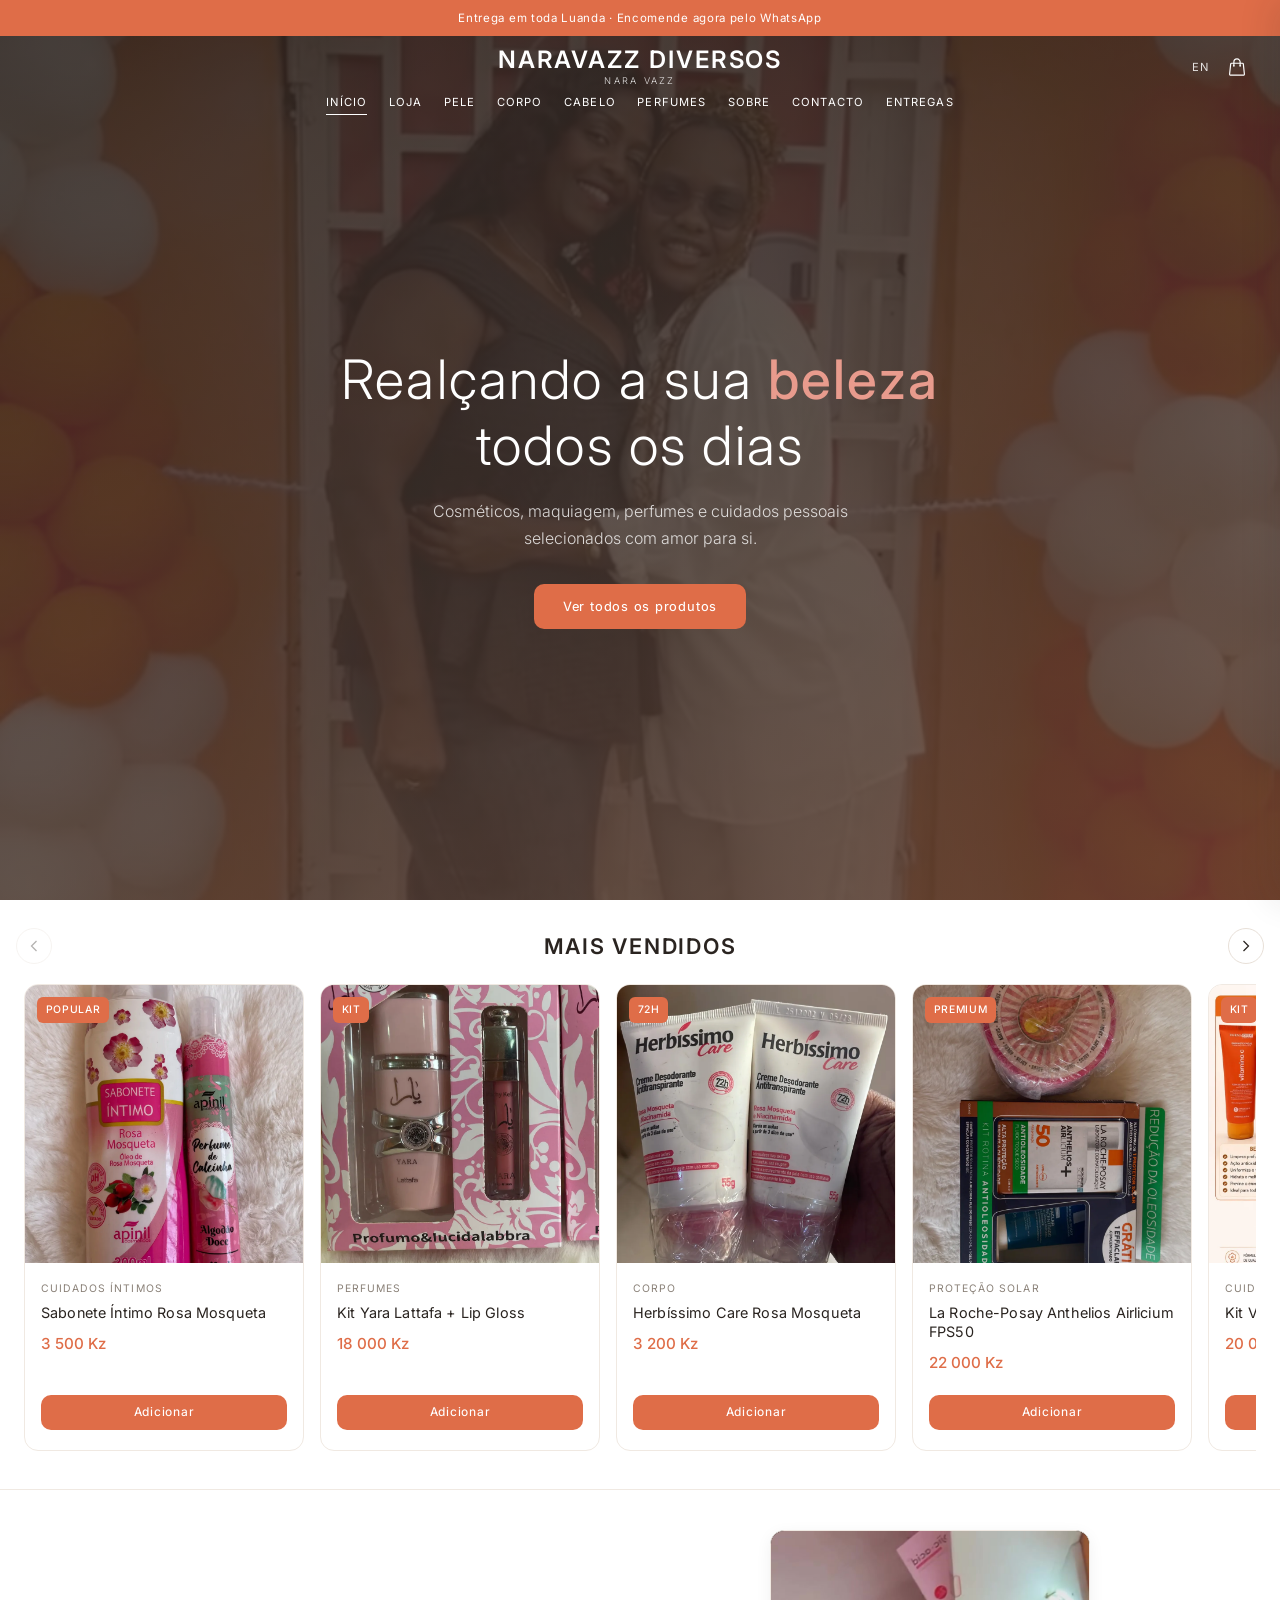
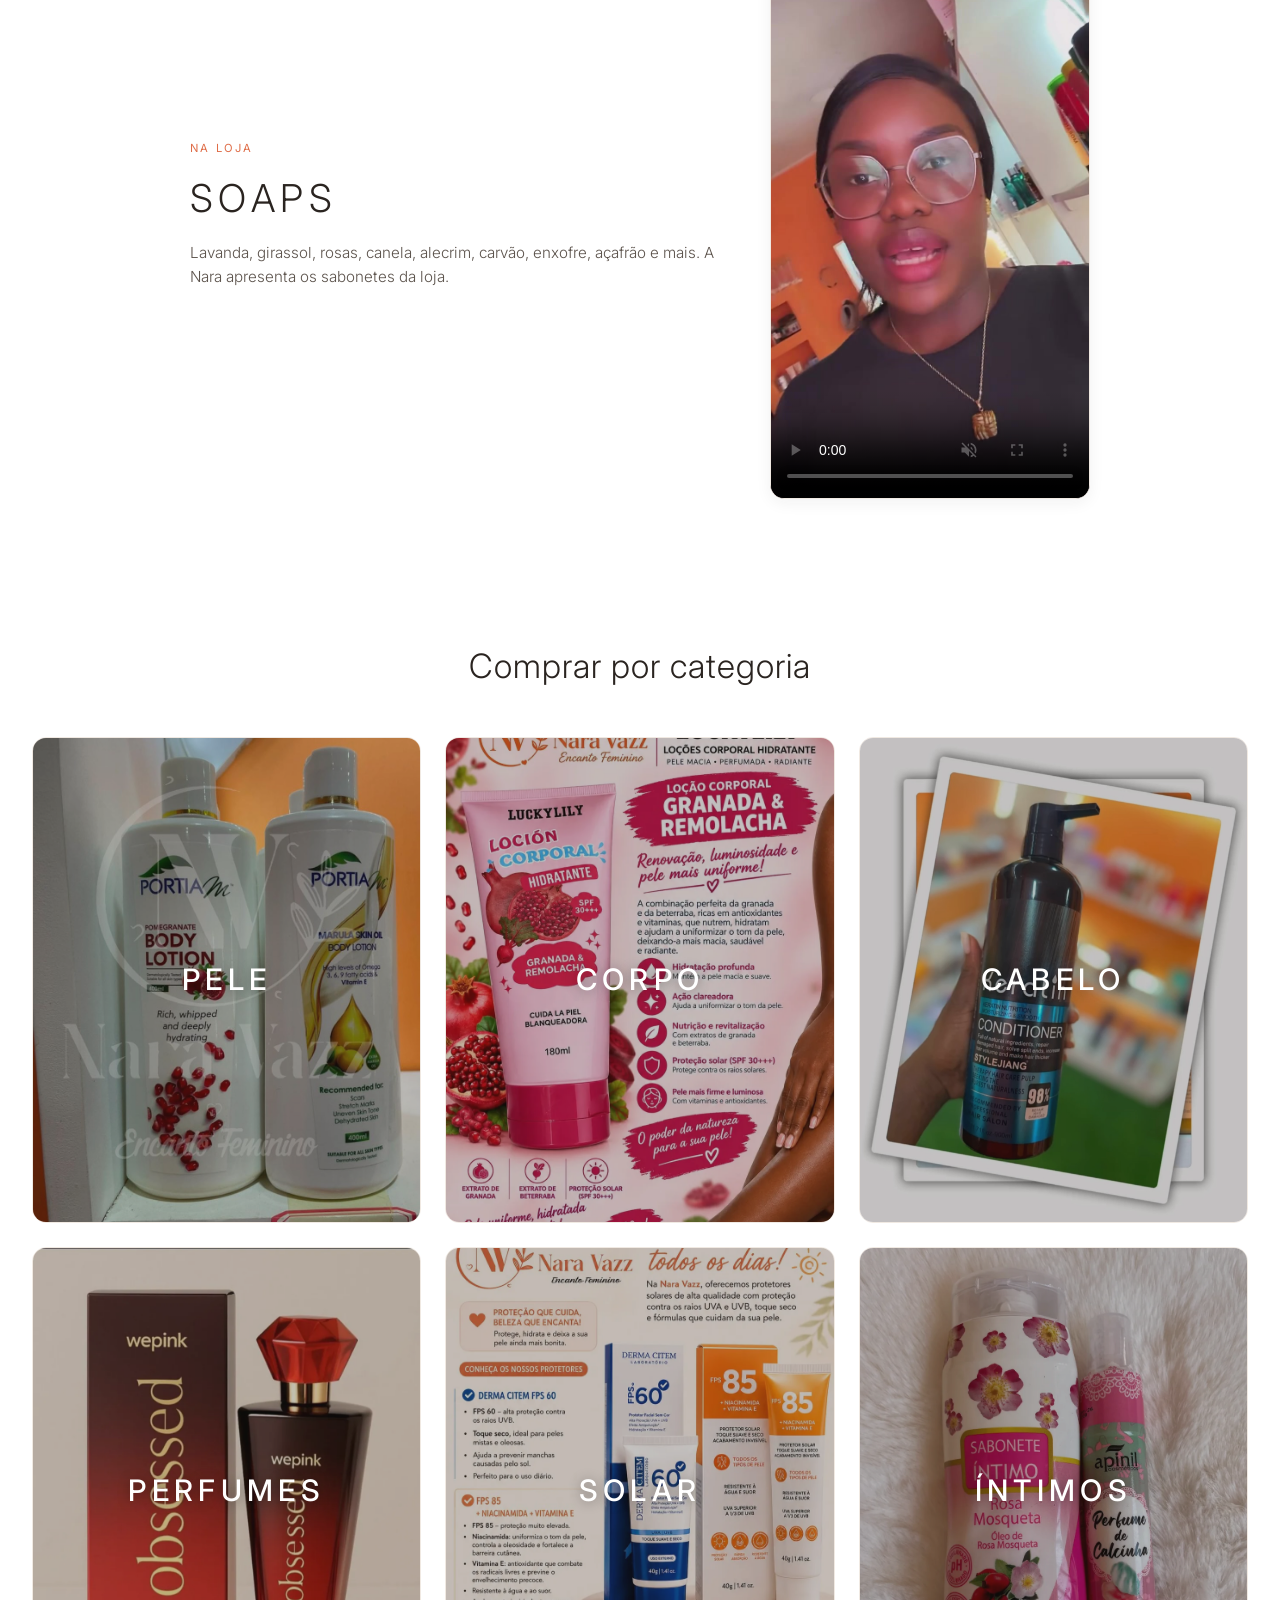
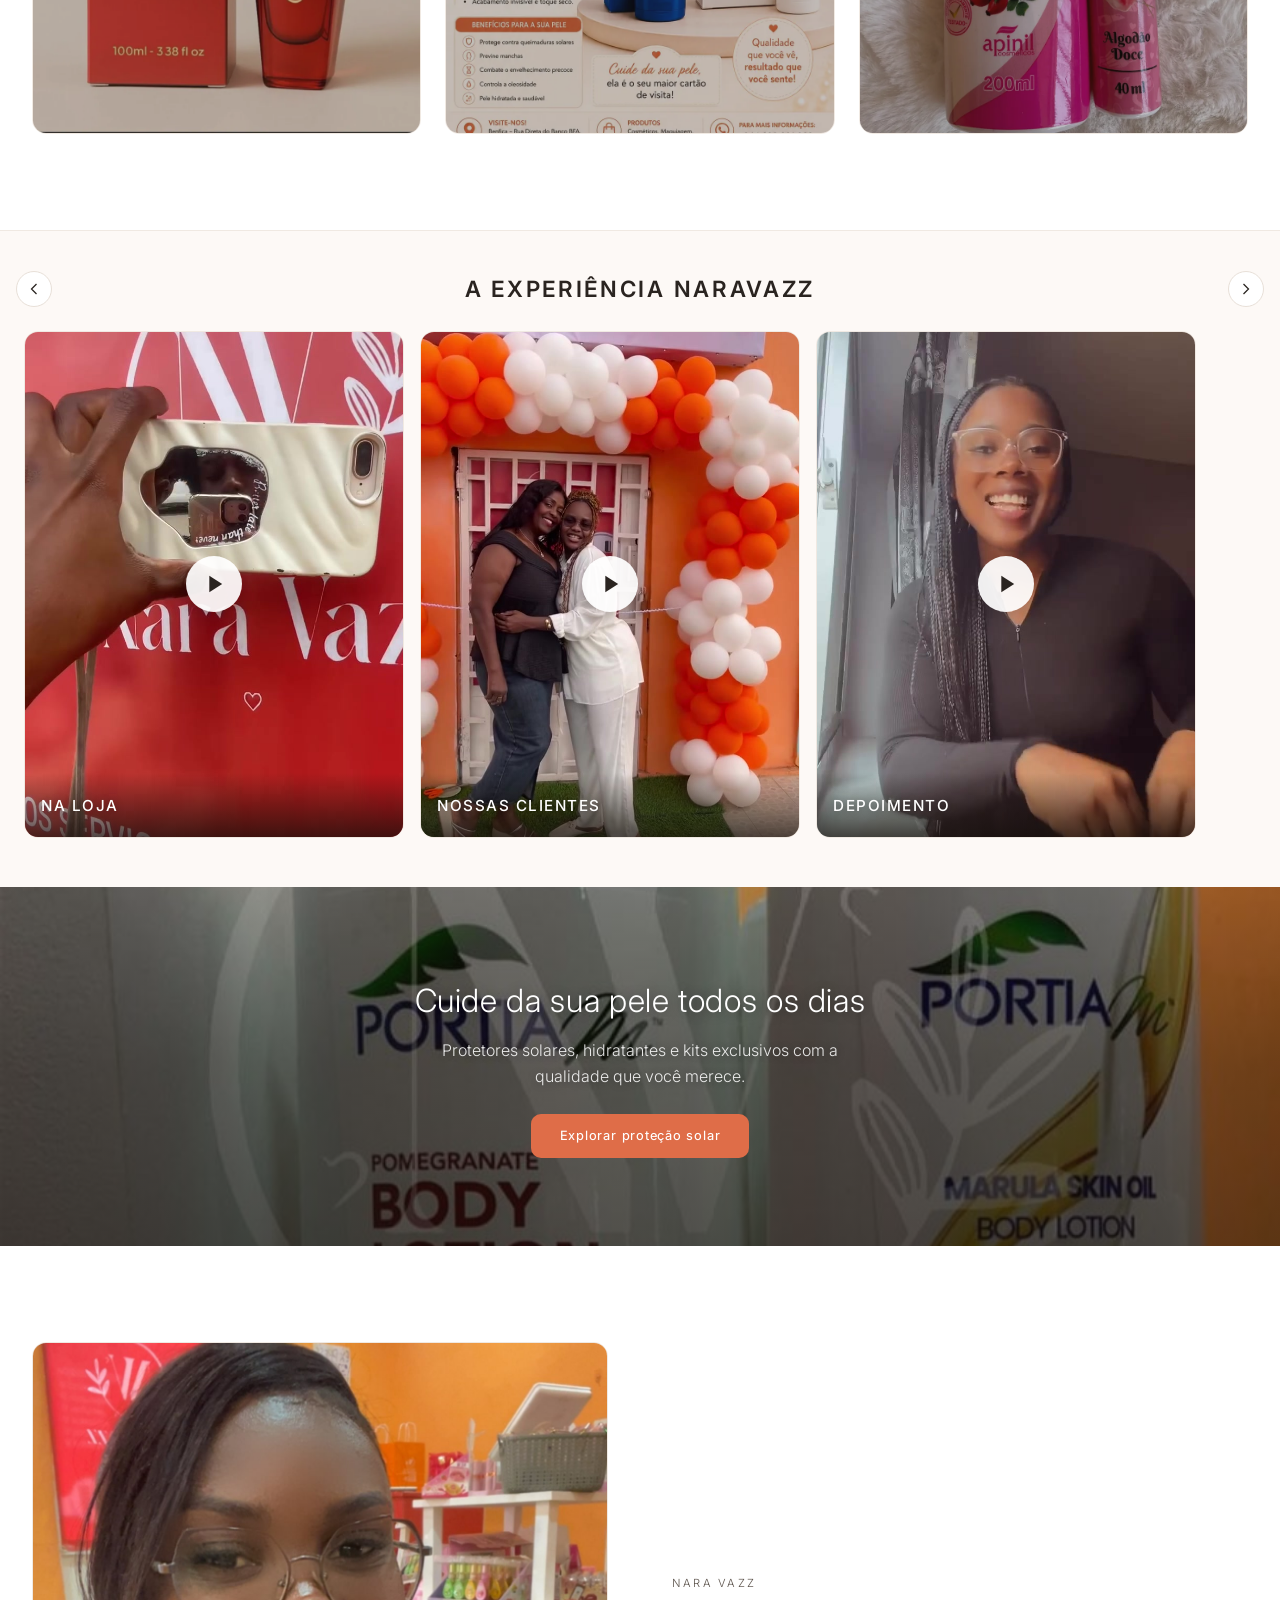
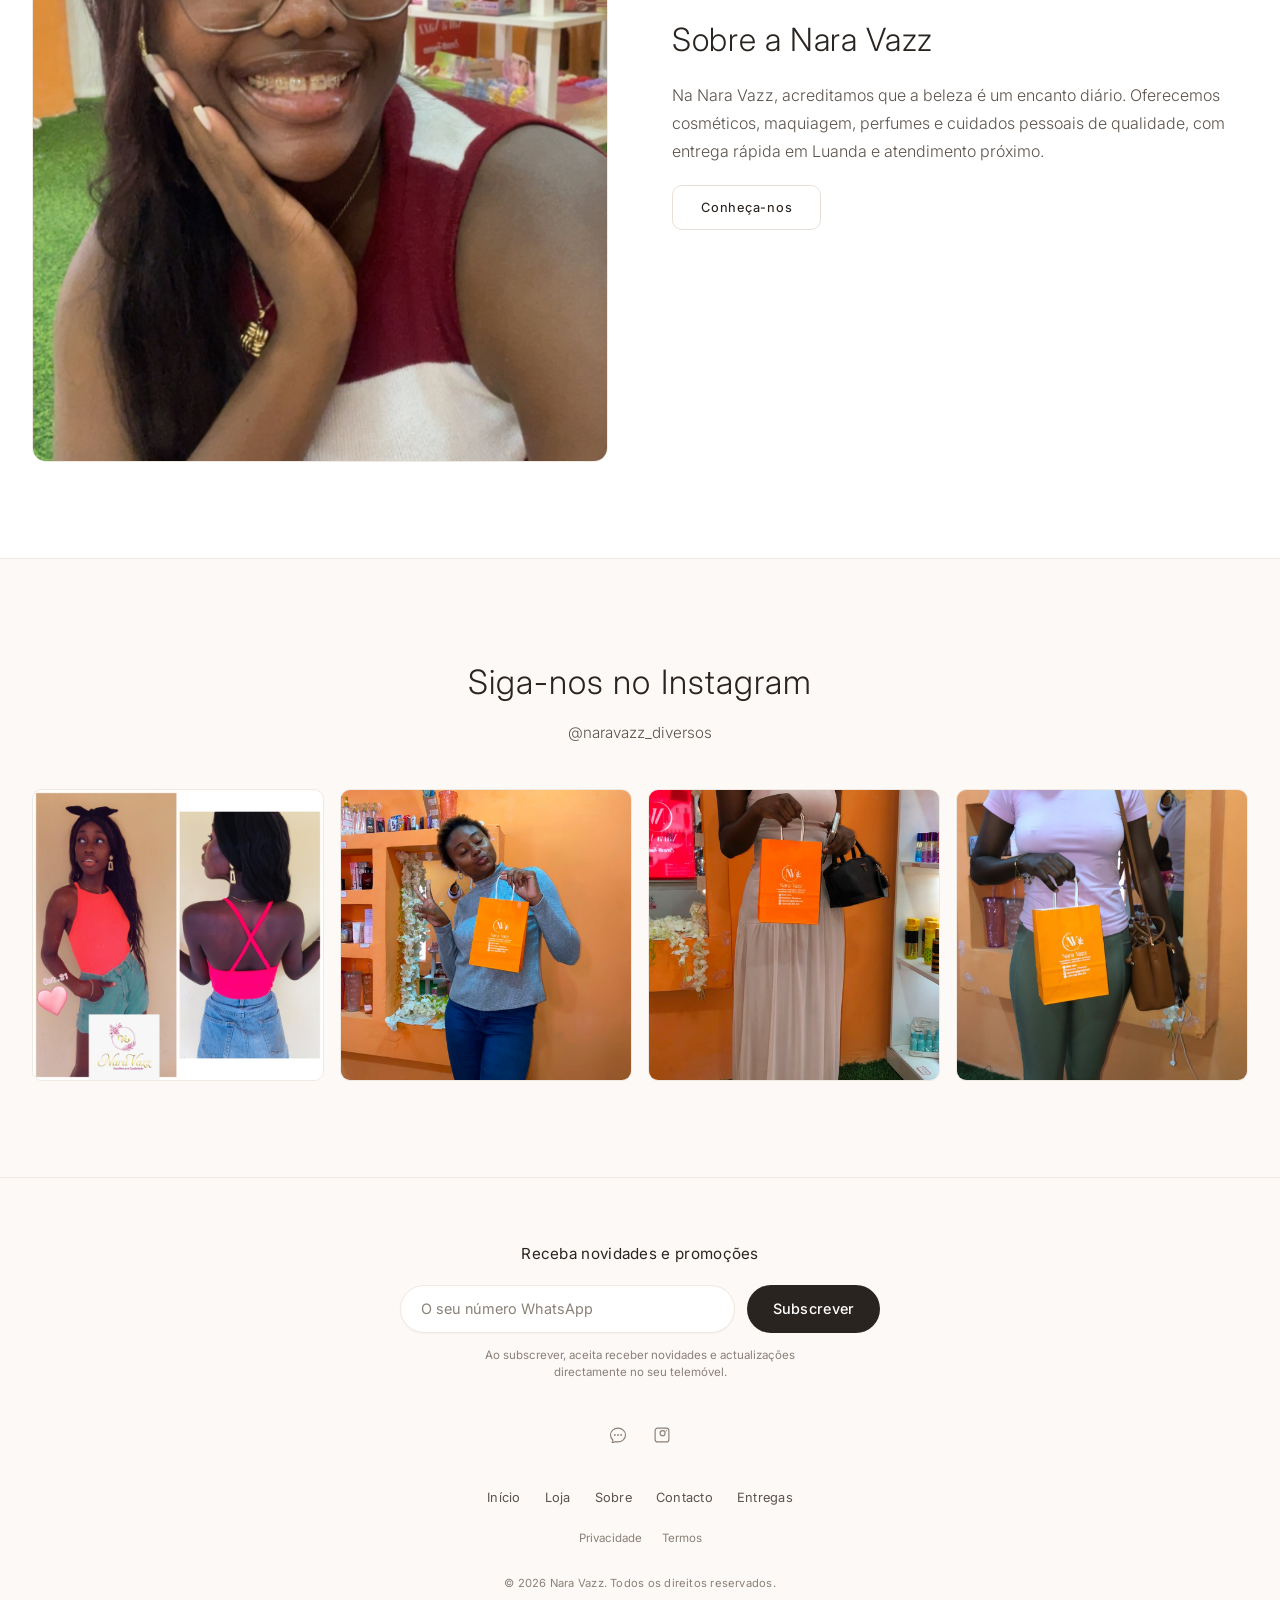
==== Naravassdiversos/index.html @ 80a7fad1 "Add files via upload" ====
<!DOCTYPE html>
<html lang="pt">
<head>
  <meta charset="UTF-8">
  <meta name="viewport" content="width=device-width, initial-scale=1.0">
  <meta name="description" content="Nara Vazz - Cosméticos, maquiagem, perfumes e cuidados pessoais em Luanda. Encanto Feminino.">
  <title>Nara Vazz · Encanto Feminino</title>
  <link rel="preconnect" href="https://fonts.googleapis.com">
  <link rel="preconnect" href="https://fonts.gstatic.com" crossorigin>
  <link href="https://fonts.googleapis.com/css2?family=Inter:wght@300;400;500;600&display=swap" rel="stylesheet">
  <link rel="stylesheet" href="css/styles.css">
  <link rel="icon" href="images/favicon.png" type="image/png">
  <link rel="apple-touch-icon" href="images/favicon-180.png">
</head>
<body>
  <!-- Announcement Bar -->
  <div class="announce-bar" onclick="window.open('https://wa.me/244938890975','_blank')">
    <span data-i18n="announce">Entrega em toda Luanda · Encomende agora pelo WhatsApp</span>
  </div>

  <!-- Header -->
  <header class="site-header">
    <div class="header-inner">
      <button class="hamburger" aria-label="Menu">
        <span></span><span></span><span></span>
      </button>
      <a href="index.html" class="brand">
        <span class="brand-name">Naravazz Diversos</span>
        <span class="brand-tag">Nara Vazz</span>
      </a>
      <div class="header-actions">
        <button class="lang-toggle" type="button">EN</button>
        <button type="button" class="header-icon cart-toggle" aria-label="Carrinho">
          <svg xmlns="http://www.w3.org/2000/svg" fill="none" viewBox="0 0 24 24" stroke="currentColor"><path stroke-linecap="round" stroke-linejoin="round" d="M15.75 10.5V6a3.75 3.75 0 10-7.5 0v4.5m11.356-1.993l1.263 12c.07.665-.45 1.243-1.119 1.243H4.25a1.125 1.125 0 01-1.12-1.243l1.264-12A1.125 1.125 0 015.513 7.5h12.974c.576 0 1.059.435 1.119 1.007zM8.625 10.5a.375.375 0 11-.75 0 .375.375 0 01.75 0zm7.5 0a.375.375 0 11-.75 0 .375.375 0 01.75 0z"/></svg>
          <span class="cart-count" style="display:none">0</span>
        </button>
      </div>
      <nav class="desktop-nav">
        <a href="index.html" class="nav-link active" data-i18n="navHome">Início</a>
        <a href="shop.html" class="nav-link" data-i18n="navShop">Loja</a>
        <a href="shop.html?cat=pele" class="nav-link" data-i18n="navSkincare">Pele</a>
        <a href="shop.html?cat=corpo" class="nav-link" data-i18n="navBody">Corpo</a>
        <a href="shop.html?cat=cabelo" class="nav-link" data-i18n="navHair">Cabelo</a>
        <a href="shop.html?cat=perfume" class="nav-link" data-i18n="navPerfume">Perfumes</a>
        <a href="about.html" class="nav-link" data-i18n="navAbout">Sobre</a>
        <a href="contact.html" class="nav-link" data-i18n="navContact">Contacto</a>
        <a href="delivery.html" class="nav-link" data-i18n="footerDelivery">Entregas</a>
      </nav>
    </div>
  </header>

  <!-- Mobile Drawer -->
  <div class="drawer-overlay"></div>
  <aside class="mobile-drawer">
    <button class="drawer-close" aria-label="Fechar">
      <svg width="20" height="20" viewBox="0 0 24 24" fill="none" stroke="currentColor" stroke-width="1.5"><path d="M18 6L6 18M6 6l12 12"/></svg>
    </button>
    <div class="drawer-brand">
      <span class="brand-name">Naravazz Diversos</span>
      <span class="brand-tag">Nara Vazz</span>
    </div>
    <nav class="drawer-nav">
      <a href="index.html" data-i18n="navHome">Início</a>
      <a href="shop.html" data-i18n="navShop">Loja</a>
      <a href="shop.html?cat=pele" data-i18n="navSkincare">Pele</a>
      <a href="shop.html?cat=corpo" data-i18n="navBody">Corpo</a>
      <a href="shop.html?cat=cabelo" data-i18n="navHair">Cabelo</a>
      <a href="shop.html?cat=perfume" data-i18n="navPerfume">Perfumes</a>
      <a href="about.html" data-i18n="navAbout">Sobre</a>
      <a href="contact.html" data-i18n="navContact">Contacto</a>
      <a href="delivery.html" data-i18n="footerDelivery">Entregas</a>
      <a href="#" class="cart-toggle" data-i18n="cartTitle">Carrinho</a>
    </nav>
    <div class="drawer-footer">
      <p>+244 938 890 975</p>
      <a href="https://wa.me/244938890975" target="_blank" rel="noopener">WhatsApp</a>
    </div>
  </aside>

  <!-- Cart Side Panel -->
  <div class="cart-panel-overlay"></div>
  <aside class="cart-panel" id="cart-panel" aria-label="Carrinho">
    <div class="cart-panel-header">
      <h2 data-i18n="cartTitle">Carrinho</h2>
      <button type="button" class="cart-panel-close" aria-label="Fechar">
        <svg width="20" height="20" viewBox="0 0 24 24" fill="none" stroke="currentColor" stroke-width="1.5"><path d="M18 6L6 18M6 6l12 12"/></svg>
      </button>
    </div>
    <div class="cart-panel-body" id="cart-panel-body"></div>
    <div class="cart-panel-footer" id="cart-panel-footer" style="display:none"></div>
  </aside>

  <!-- Hero -->
  <section class="hero">
    <div class="hero-content">
      <h1 data-i18n="heroTitle">Realçando a sua <strong>beleza</strong> todos os dias</h1>
      <p data-i18n="heroDesc">Cosméticos, maquiagem, perfumes e cuidados pessoais selecionados com amor para si.</p>
      <div class="hero-cta">
        <a href="shop.html" class="btn btn-primary" data-i18n="heroCta1">Ver todos os produtos</a>
      </div>
    </div>
  </section>

  <!-- Product collections (Top G style: arrows switch collection, swipe products) -->
  <section class="section home-carousel-section" id="home-collections">
    <div class="carousel-head">
      <button type="button" class="carousel-nav" id="collection-prev" aria-label="Anterior">
        <svg width="20" height="20" viewBox="0 0 24 24" fill="none" stroke="currentColor" stroke-width="1.5"><path d="M15 18l-6-6 6-6"/></svg>
      </button>
      <h2 class="carousel-title" id="collection-title" data-i18n="bestSelling">Mais vendidos</h2>
      <button type="button" class="carousel-nav" id="collection-next" aria-label="Seguinte">
        <svg width="20" height="20" viewBox="0 0 24 24" fill="none" stroke="currentColor" stroke-width="1.5"><path d="M9 18l6-6-6-6"/></svg>
      </button>
    </div>
    <div class="collection-panels">
      <div class="carousel-track-wrap collection-panel is-active" data-collection="bestselling" data-i18n-key="bestSelling">
        <div class="carousel-track" id="carousel-bestselling"></div>
      </div>
      <div class="carousel-track-wrap collection-panel" data-collection="favoritos" data-i18n-key="favoritos" hidden>
        <div class="carousel-track" id="carousel-favoritos"></div>
      </div>
      <div class="carousel-track-wrap collection-panel" data-collection="novos" data-i18n-key="novosNaLoja" hidden>
        <div class="carousel-track" id="carousel-novos"></div>
      </div>
    </div>
  </section>

  <!-- Soaps feature video -->
  <section class="section soaps-section">
    <div class="container">
      <div class="soaps-inner">
        <div class="soaps-copy">
          <p class="section-eyebrow" data-i18n="soapsEyebrow">Na loja</p>
          <h2 class="soaps-title" data-i18n="soapsTitle">Soaps</h2>
          <p class="soaps-desc" data-i18n="soapsDesc">Lavanda, girassol, rosas, canela, alecrim, carvão, enxofre, açafrão e mais. A Nara apresenta os sabonetes da loja.</p>
        </div>
        <div class="soaps-video-wrap">
          <video class="soaps-video" loop playsinline webkit-playsinline preload="metadata" controls poster="images/poster-soaps.jpg">
            <source src="videos/soaps.mp4" type="video/mp4">
          </video>
        </div>
      </div>
    </div>
  </section>

  <!-- Categories - Kylie style -->
  <section class="section">
    <div class="container">
      <div class="section-header">
        <h2 class="section-title" data-i18n="catTitle">Comprar por categoria</h2>
      </div>
      <div class="cat-stack">
        <a href="shop.html?cat=pele" class="cat-card cat-card-hero">
          <img src="images/cat-pele.jpg" alt="Pele" loading="lazy">
          <span class="cat-card-label">Pele</span>
        </a>
        <a href="shop.html?cat=corpo" class="cat-card cat-card-hero">
          <img src="images/SaveClip.App_791561045_18096113048410000_5270708848669191931_n.webp" alt="Corpo" loading="lazy">
          <span class="cat-card-label">Corpo</span>
        </a>
        <a href="shop.html?cat=cabelo" class="cat-card cat-card-hero">
          <img src="images/cat-cabelo.jpg" alt="Cabelo" loading="lazy">
          <span class="cat-card-label">Cabelo</span>
        </a>
        <a href="shop.html?cat=perfume" class="cat-card cat-card-hero">
          <img src="images/SaveClip.App_696167307_18082318238410000_1403620707140573358_n.webp" alt="Perfumes" loading="lazy">
          <span class="cat-card-label">Perfumes</span>
        </a>
        <a href="shop.html?cat=solar" class="cat-card cat-card-hero">
          <img src="images/SaveClip.App_753231556_18089414354410000_5250035109845978277_n.webp" alt="Proteção Solar" loading="lazy">
          <span class="cat-card-label">Solar</span>
        </a>
        <a href="shop.html?cat=intimo" class="cat-card cat-card-hero">
          <img src="images/SaveClip.App_708891319_18083530490410000_1292920650234186326_n.webp" alt="Cuidados Íntimos" loading="lazy">
          <span class="cat-card-label">Íntimos</span>
        </a>
      </div>
    </div>
  </section>

  <!-- A experiência Naravazz - video stories (Kylie style) -->
  <section class="section experience-section">
    <div class="experience-head">
      <button type="button" class="carousel-nav experience-prev" aria-label="Anterior">
        <svg width="20" height="20" viewBox="0 0 24 24" fill="none" stroke="currentColor" stroke-width="1.5"><path d="M15 18l-6-6 6-6"/></svg>
      </button>
      <h2 class="experience-title" data-i18n="experienceTitle">A experiência Naravazz</h2>
      <button type="button" class="carousel-nav experience-next" aria-label="Seguinte">
        <svg width="20" height="20" viewBox="0 0 24 24" fill="none" stroke="currentColor" stroke-width="1.5"><path d="M9 18l6-6-6-6"/></svg>
      </button>
    </div>
    <div class="experience-track-wrap">
      <div class="experience-track" id="experience-track">
        <article class="experience-card">
          <video class="experience-video" loop playsinline webkit-playsinline preload="metadata" poster="images/poster-experiencia-loja.jpg">
            <source src="videos/experiencia-loja.mp4" type="video/mp4">
          </video>
          <div class="experience-overlay">
            <span class="experience-label" data-i18n="expLoja">Na loja</span>
          </div>
          <button type="button" class="experience-play" aria-label="Play">
            <svg class="icon-play" width="28" height="28" viewBox="0 0 24 24" fill="currentColor"><path d="M8 5v14l11-7z"/></svg>
            <svg class="icon-pause" width="28" height="28" viewBox="0 0 24 24" fill="currentColor"><path d="M6 5h4v14H6zm8 0h4v14h-4z"/></svg>
          </button>
        </article>
        <article class="experience-card">
          <video class="experience-video" loop playsinline webkit-playsinline preload="metadata" poster="images/poster-experiencia-clientes.jpg">
            <source src="videos/experiencia-clientes.mp4" type="video/mp4">
          </video>
          <div class="experience-overlay">
            <span class="experience-label" data-i18n="expClientes">Nossas clientes</span>
          </div>
          <button type="button" class="experience-play" aria-label="Play">
            <svg class="icon-play" width="28" height="28" viewBox="0 0 24 24" fill="currentColor"><path d="M8 5v14l11-7z"/></svg>
            <svg class="icon-pause" width="28" height="28" viewBox="0 0 24 24" fill="currentColor"><path d="M6 5h4v14H6zm8 0h4v14h-4z"/></svg>
          </button>
        </article>
        <article class="experience-card">
          <video class="experience-video" loop playsinline webkit-playsinline preload="metadata" poster="images/poster-experiencia-depoimento.jpg">
            <source src="videos/experiencia-depoimento.mp4" type="video/mp4">
          </video>
          <div class="experience-overlay">
            <span class="experience-label" data-i18n="expDepoimento">Depoimento</span>
          </div>
          <button type="button" class="experience-play" aria-label="Play">
            <svg class="icon-play" width="28" height="28" viewBox="0 0 24 24" fill="currentColor"><path d="M8 5v14l11-7z"/></svg>
            <svg class="icon-pause" width="28" height="28" viewBox="0 0 24 24" fill="currentColor"><path d="M6 5h4v14H6zm8 0h4v14h-4z"/></svg>
          </button>
        </article>
      </div>
    </div>
  </section>

  <!-- Promo -->
  <section class="promo-banner">
    <img class="promo-banner-img" src="images/cat-pele.jpg" alt="" aria-hidden="true" loading="lazy">
    <div class="promo-banner-overlay"></div>
    <div class="container promo-banner-content">
      <h2 data-i18n="promoTitle">Cuide da sua pele todos os dias</h2>
      <p data-i18n="promoText">Protetores solares, hidratantes e kits exclusivos com a qualidade que você merece.</p>
      <a href="shop.html?cat=solar" class="btn btn-primary" data-i18n="promoCta">Explorar proteção solar</a>
    </div>
  </section>

  <!-- About Teaser -->
  <section class="section">
    <div class="container">
      <div class="about-teaser">
        <div class="about-teaser-img">
          <img src="images/owner-nara.jpg" alt="Nara Vazz - fundadora da Naravazz Diversos" loading="lazy">
        </div>
        <div class="about-teaser-text">
          <p class="section-eyebrow">Nara Vazz</p>
          <h2 data-i18n="aboutTitle">Sobre a Nara Vazz</h2>
          <p data-i18n="aboutText">Na Nara Vazz, acreditamos que a beleza é um encanto diário. Oferecemos cosméticos, maquiagem, perfumes e cuidados pessoais de qualidade, com entrega rápida em Luanda e atendimento próximo.</p>
          <a href="about.html" class="btn btn-outline" data-i18n="aboutCta">Conheça-nos</a>
        </div>
      </div>
    </div>
  </section>

  <!-- Instagram -->
  <section class="section" style="background:var(--surface);border-top:1px solid var(--border-soft)">
    <div class="container">
      <div class="section-header">
        <h2 class="section-title" data-i18n="instaTitle">Siga-nos no Instagram</h2>
        <p class="section-desc">@naravazz_diversos</p>
      </div>
      <div class="insta-grid">
        <a href="https://www.instagram.com/naravazz_diversos/" target="_blank" rel="noopener" class="insta-item">
          <img src="images/gallery-1.jpg" alt="Cliente Nara Vazz" loading="lazy">
        </a>
        <a href="https://www.instagram.com/naravazz_diversos/" target="_blank" rel="noopener" class="insta-item">
          <img src="images/gallery-2.jpg" alt="Cliente na loja Nara Vazz" loading="lazy">
        </a>
        <a href="https://www.instagram.com/naravazz_diversos/" target="_blank" rel="noopener" class="insta-item">
          <img src="images/gallery-3.jpg" alt="Cliente com sacola Nara Vazz" loading="lazy">
        </a>
        <a href="https://www.instagram.com/naravazz_diversos/" target="_blank" rel="noopener" class="insta-item">
          <img src="images/gallery-4.jpg" alt="Cliente Nara Vazz" loading="lazy">
        </a>
      </div>
    </div>
  </section>

  <!-- Footer -->
  <footer class="site-footer">
    <div class="container">
      <div class="footer-newsletter">
        <label data-i18n="newsletterLabel">Receba novidades e promoções</label>
        <form class="newsletter-form">
          <input type="tel" name="whatsapp" required placeholder="O seu número WhatsApp" data-i18n="newsletterPlaceholder" autocomplete="tel" inputmode="tel">
          <button type="submit" class="btn btn-newsletter" data-i18n="newsletterBtn">Subscrever</button>
        </form>
        <p class="newsletter-note" data-i18n="newsletterNote">Ao subscrever, aceita receber novidades e actualizações directamente no seu telemóvel.</p>
      </div>
      <div class="footer-social">
        <a href="https://wa.me/244938890975" target="_blank" rel="noopener" aria-label="WhatsApp">
          <svg xmlns="http://www.w3.org/2000/svg" fill="none" viewBox="0 0 24 24" stroke="currentColor"><path stroke-linecap="round" stroke-linejoin="round" d="M8.625 12a.375.375 0 11-.75 0 .375.375 0 01.75 0zm0 0H8.25m4.125 0a.375.375 0 11-.75 0 .375.375 0 01.75 0zm0 0H12m4.125 0a.375.375 0 11-.75 0 .375.375 0 01.75 0zm0 0h-.375M21 12c0 4.556-4.03 8.25-9 8.25a9.764 9.764 0 01-2.555-.337A5.972 5.972 0 015.41 20.97a5.969 5.969 0 01-.474-.065 4.48 4.48 0 00.978-2.025c.09-.457-.133-.901-.467-1.226C3.93 16.178 3 14.189 3 12c0-4.556 4.03-8.25 9-8.25s9 3.694 9 8.25z"/></svg>
        </a>
        <a href="https://www.instagram.com/naravazz_diversos/" target="_blank" rel="noopener" aria-label="Instagram">
          <svg xmlns="http://www.w3.org/2000/svg" fill="none" viewBox="0 0 24 24" stroke="currentColor"><path stroke-linecap="round" stroke-linejoin="round" d="M6.75 3.75h10.5A3 3 0 0120.25 6.75v10.5a3 3 0 01-3 3H6.75a3 3 0 01-3-3V6.75a3 3 0 013-3z"/><path stroke-linecap="round" stroke-linejoin="round" d="M15.75 9.75a3 3 0 11-6 0 3 3 0 016 0zM17.25 6.75h.008v.008h-.008V6.75z"/></svg>
        </a>
      </div>
      <nav class="footer-links">
        <a href="index.html" data-i18n="footerHome">Início</a>
        <a href="shop.html" data-i18n="footerShop">Loja</a>
        <a href="about.html" data-i18n="footerAbout">Sobre</a>
        <a href="contact.html" data-i18n="footerContact">Contacto</a>
        <a href="delivery.html" data-i18n="footerDelivery">Entregas</a>
      </nav>
      <nav class="footer-legal">
        <a href="#" data-i18n="footerPrivacy">Privacidade</a>
        <a href="#" data-i18n="footerTerms">Termos</a>
      </nav>
      <p class="footer-copy" data-i18n="copyright">© 2026 Nara Vazz. Todos os direitos reservados.</p>
    </div>
  </footer>

  <script src="js/products.js"></script>
  <script src="js/app.js"></script>
</body>
</html>
---- Naravassdiversos/css/styles.css ----
/* =========================================================
   Nara Vazz - Luxury Beauty E-commerce
   Pure CSS · Mobile-first · Thin-line aesthetic
   ========================================================= */

:root {
  /* Brand Palette */
  --primary: #DF6D48;
  --primary-dark: #C45A3A;
  --primary-soft: #F3E0D6;
  --accent: #E89B8D;
  --accent-soft: #F8EDE9;
  --surface: #FDF9F6;
  --surface-alt: #F7F1EC;
  --bg: #FFFFFF;
  --text: #2A2420;
  --text-soft: #5C534C;
  --muted: #8A8178;
  --border: #E8E0D8;
  --border-soft: #F0E9E2;
  --success: #4A7C59;
  --danger: #C44536;
  --shadow-sm: 0 1px 3px rgba(42, 36, 32, 0.04);
  --shadow-md: 0 4px 16px rgba(42, 36, 32, 0.06);
  --shadow-lg: 0 12px 40px rgba(42, 36, 32, 0.08);
  --radius: 14px;
  --radius-sm: 10px;
  --radius-xs: 6px;
  --header-h: 72px;
  --announce-h: 36px;
  --font: 'Inter', system-ui, -apple-system, BlinkMacSystemFont, 'Segoe UI', sans-serif;
  --transition: 0.3s cubic-bezier(0.4, 0, 0.2, 1);
  --max-w: 1280px;
}

*, *::before, *::after {
  box-sizing: border-box;
  margin: 0;
  padding: 0;
}

html {
  font-size: 16px;
  scroll-behavior: smooth;
  -webkit-text-size-adjust: 100%;
}

body {
  font-family: var(--font);
  font-weight: 400;
  color: var(--text);
  background: var(--bg);
  line-height: 1.6;
  overflow-x: hidden;
  -webkit-font-smoothing: antialiased;
}

body.menu-open {
  overflow: hidden;
}

img {
  max-width: 100%;
  height: auto;
  display: block;
}

a {
  color: inherit;
  text-decoration: none;
  transition: color var(--transition);
}

button, input, select, textarea {
  font-family: inherit;
  font-size: inherit;
  border: none;
  background: none;
  outline: none;
}

ul, ol {
  list-style: none;
}

/* ---------- Utility ---------- */
.container {
  width: 100%;
  max-width: var(--max-w);
  margin: 0 auto;
  padding: 0 1.25rem;
}

@media (min-width: 768px) {
  .container { padding: 0 2rem; }
}

.sr-only {
  position: absolute;
  width: 1px;
  height: 1px;
  padding: 0;
  margin: -1px;
  overflow: hidden;
  clip: rect(0,0,0,0);
  border: 0;
}

/* ---------- Announcement Bar ---------- */
.announce-bar {
  position: fixed;
  top: 0;
  left: 0;
  right: 0;
  height: var(--announce-h);
  background: var(--primary);
  color: #fff;
  display: flex;
  align-items: center;
  justify-content: center;
  z-index: 1001;
  font-size: 0.72rem;
  font-weight: 400;
  letter-spacing: 0.06em;
  transition: transform var(--transition);
  cursor: pointer;
}

.announce-bar.hidden {
  transform: translateY(-100%);
}

.announce-bar span.em {
  color: #FFE8D6;
  font-weight: 500;
}

/* ---------- Header ---------- */
.site-header {
  position: fixed;
  top: var(--announce-h);
  left: 0;
  right: 0;
  z-index: 1000;
  height: var(--header-h);
  transition: background var(--transition), box-shadow var(--transition), border-color var(--transition), top var(--transition), height var(--transition);
  border-bottom: 1px solid transparent;
}

.site-header.scrolled {
  top: var(--announce-h);
  background: rgba(253, 249, 246, 0.92);
  backdrop-filter: blur(12px);
  -webkit-backdrop-filter: blur(12px);
  border-bottom-color: var(--border-soft);
  box-shadow: var(--shadow-sm);
}

.site-header.scrolled .brand-name,
.site-header.scrolled .brand-tag,
.site-header.scrolled .nav-link,
.site-header.scrolled .header-icon,
.site-header.scrolled .lang-toggle {
  color: var(--text);
}

.site-header.scrolled .hamburger span {
  background: var(--text);
}

.header-inner {
  display: grid;
  grid-template-columns: 1fr auto 1fr;
  align-items: center;
  height: 100%;
  max-width: var(--max-w);
  margin: 0 auto;
  padding: 0 1.25rem;
  gap: 0.5rem;
}

.header-inner .hamburger {
  justify-self: start;
}

.header-inner .brand {
  justify-self: center;
}

.header-inner .header-actions {
  justify-self: end;
}

@media (min-width: 900px) {
  .site-header {
    height: auto;
    min-height: var(--header-h);
  }

  .header-inner {
    grid-template-columns: 1fr auto 1fr;
    grid-template-rows: auto auto;
    grid-template-areas:
      ". brand actions"
      "nav nav nav";
    align-items: center;
    gap: 0.45rem 1rem;
    padding: 0.7rem 2rem 0.65rem;
    height: auto;
    min-height: unset;
  }

  .header-inner .brand {
    grid-area: brand;
    justify-self: center;
  }

  .header-inner .header-actions {
    grid-area: actions;
    justify-self: end;
  }

  .header-inner .desktop-nav {
    grid-area: nav;
    justify-self: center;
  }

  .header-inner .hamburger {
    display: none;
  }
}

/* Brand */
.brand {
  text-align: center;
  justify-self: center;
  line-height: 1.15;
}

.brand-name {
  display: block;
  font-size: 1.2rem;
  font-weight: 600;
  letter-spacing: 0.06em;
  text-transform: uppercase;
  color: #fff;
  transition: color var(--transition);
  line-height: 1.1;
}

.brand-tag {
  display: block;
  font-size: 0.52rem;
  font-weight: 300;
  letter-spacing: 0.22em;
  text-transform: uppercase;
  color: rgba(255,255,255,0.85);
  margin-top: 0.18rem;
  transition: color var(--transition);
}

@media (min-width: 900px) {
  .brand-name { font-size: 1.5rem; letter-spacing: 0.08em; }
  .brand-tag { font-size: 0.58rem; letter-spacing: 0.24em; }
}

/* Hamburger */
.hamburger {
  width: 28px;
  height: 20px;
  display: flex;
  flex-direction: column;
  justify-content: space-between;
  cursor: pointer;
  justify-self: start;
  z-index: 10;
}

.hamburger span {
  display: block;
  height: 1.5px;
  width: 100%;
  background: #fff;
  transition: transform 0.35s ease, opacity 0.25s ease, background var(--transition);
  transform-origin: center;
}

.hamburger.open span:nth-child(1) {
  transform: translateY(9.25px) rotate(45deg);
}
.hamburger.open span:nth-child(2) {
  opacity: 0;
}
.hamburger.open span:nth-child(3) {
  transform: translateY(-9.25px) rotate(-45deg);
}

@media (min-width: 900px) {
  .hamburger { display: none; }
}

/* Header right actions */
.header-actions {
  display: flex;
  align-items: center;
  gap: 1.1rem;
  justify-self: end;
}

.header-icon {
  color: #fff;
  width: 22px;
  height: 22px;
  display: flex;
  align-items: center;
  justify-content: center;
  position: relative;
  transition: color var(--transition);
  cursor: pointer;
}

.header-icon svg {
  width: 20px;
  height: 20px;
  stroke-width: 1.4;
}

.cart-count {
  position: absolute;
  top: -6px;
  right: -8px;
  background: var(--primary);
  color: #fff;
  font-size: 0.62rem;
  font-weight: 500;
  width: 16px;
  height: 16px;
  border-radius: 50%;
  display: flex;
  align-items: center;
  justify-content: center;
  line-height: 1;
}

/* Desktop Nav */
.desktop-nav {
  display: none;
}

@media (min-width: 900px) {
  .desktop-nav {
    display: flex;
    align-items: center;
    justify-content: center;
    flex-wrap: wrap;
    gap: 0.35rem 1.35rem;
    width: 100%;
    max-width: 920px;
  }
  .nav-link {
    font-size: 0.7rem;
    font-weight: 400;
    letter-spacing: 0.1em;
    text-transform: uppercase;
    color: #fff;
    transition: color var(--transition), opacity var(--transition);
    position: relative;
    white-space: nowrap;
  }
  .nav-link::after {
    content: '';
    position: absolute;
    bottom: -3px;
    left: 0;
    width: 0;
    height: 1px;
    background: currentColor;
    transition: width 0.3s ease;
  }
  .nav-link:hover::after,
  .nav-link.active::after {
    width: 100%;
  }
}

/* Mobile Drawer */
.drawer-overlay {
  position: fixed;
  inset: 0;
  background: rgba(42, 36, 32, 0.45);
  z-index: 1100;
  opacity: 0;
  visibility: hidden;
  transition: opacity 0.35s ease, visibility 0.35s;
}

.drawer-overlay.open {
  opacity: 1;
  visibility: visible;
}

.mobile-drawer {
  position: fixed;
  top: 0;
  left: 0;
  bottom: 0;
  width: 85%;
  max-width: 320px;
  background: var(--surface);
  z-index: 1101;
  transform: translateX(-100%);
  transition: transform 0.4s cubic-bezier(0.4, 0, 0.2, 1);
  display: flex;
  flex-direction: column;
  padding: 1.75rem 1.5rem;
  overflow-y: auto;
}

.mobile-drawer.open {
  transform: translateX(0);
}

.drawer-brand {
  margin-bottom: 2.5rem;
  padding-bottom: 1.25rem;
  border-bottom: 1px solid var(--border);
}

.drawer-brand .brand-name {
  color: var(--text);
  font-size: 1.3rem;
  font-weight: 600;
  letter-spacing: 0.06em;
}

.drawer-brand .brand-tag {
  color: var(--muted);
  font-size: 0.55rem;
  letter-spacing: 0.22em;
}

.drawer-close {
  position: absolute;
  top: 1.25rem;
  right: 1.25rem;
  width: 32px;
  height: 32px;
  display: flex;
  align-items: center;
  justify-content: center;
  cursor: pointer;
  color: var(--text-soft);
}

.drawer-nav {
  display: flex;
  flex-direction: column;
  gap: 0.15rem;
}

.drawer-nav a {
  font-size: 0.82rem;
  font-weight: 400;
  letter-spacing: 0.1em;
  text-transform: uppercase;
  color: var(--text);
  padding: 0.85rem 0;
  border-bottom: 1px solid var(--border-soft);
  transition: color var(--transition);
}

.drawer-nav a:hover {
  color: var(--primary);
}

.drawer-footer {
  margin-top: auto;
  padding-top: 2rem;
  font-size: 0.78rem;
  color: var(--muted);
}

.drawer-footer a {
  color: var(--primary);
}

/* Lang toggle */
.lang-toggle {
  font-size: 0.7rem;
  letter-spacing: 0.08em;
  color: #fff;
  cursor: pointer;
  opacity: 0.85;
  font-weight: 400;
  transition: color var(--transition);
}

.lang-toggle:hover { opacity: 1; }

/* ---------- Buttons ---------- */
.btn {
  display: inline-flex;
  align-items: center;
  justify-content: center;
  gap: 0.5rem;
  padding: 0.85rem 1.75rem;
  font-size: 0.8rem;
  font-weight: 450;
  letter-spacing: 0.06em;
  border-radius: var(--radius-sm);
  cursor: pointer;
  transition: all var(--transition);
  border: 1px solid transparent;
  line-height: 1.2;
}

.btn-primary {
  background: var(--primary);
  color: #fff;
}

.btn-primary:hover {
  background: var(--primary-dark);
}

.btn-outline {
  background: transparent;
  border-color: var(--border);
  color: var(--text);
}

.btn-outline:hover {
  border-color: var(--primary);
  color: var(--primary);
}

.btn-white {
  background: #fff;
  color: var(--text);
}

.btn-white:hover {
  background: var(--surface);
}

.btn-sm {
  padding: 0.6rem 1.2rem;
  font-size: 0.75rem;
}

.btn-full { width: 100%; }

/* ---------- Hero ---------- */
.hero {
  position: relative;
  min-height: 100vh;
  min-height: 100dvh;
  display: flex;
  align-items: center;
  justify-content: center;
  background: linear-gradient(160deg, #2A2420 0%, #3D322C 40%, #5C4033 100%);
  color: #fff;
  text-align: center;
  padding: calc(var(--header-h) + var(--announce-h) + 2rem) 1.25rem 4rem;
  overflow: hidden;
}

.hero::before {
  content: '';
  position: absolute;
  inset: 0;
  background: url('../images/hero-store.jpg') center/cover no-repeat;
  opacity: 0.45;
}

.hero::after {
  content: '';
  position: absolute;
  inset: 0;
  background: linear-gradient(160deg, rgba(42,36,32,0.72) 0%, rgba(61,50,44,0.65) 50%, rgba(92,64,51,0.7) 100%);
}

.hero-content {
  position: relative;
  z-index: 2;
  max-width: 640px;
}

.hero-eyebrow {
  font-size: 0.72rem;
  letter-spacing: 0.22em;
  text-transform: uppercase;
  font-weight: 300;
  color: rgba(255,255,255,0.7);
  margin-bottom: 1.25rem;
}

.hero h1 {
  font-size: clamp(2rem, 6vw, 3.4rem);
  font-weight: 300;
  letter-spacing: 0.04em;
  line-height: 1.2;
  margin-bottom: 1.25rem;
}

.hero h1 strong {
  font-weight: 500;
  color: var(--accent);
}

.hero p {
  font-size: 1rem;
  font-weight: 300;
  color: rgba(255,255,255,0.8);
  max-width: 420px;
  margin: 0 auto 2rem;
  line-height: 1.7;
}

.hero-cta {
  display: flex;
  flex-wrap: wrap;
  gap: 0.85rem;
  justify-content: center;
}

/* ---------- Sections ---------- */
.section {
  padding: 4.5rem 0;
}

@media (min-width: 768px) {
  .section { padding: 6rem 0; }
}

.section-header {
  text-align: center;
  margin-bottom: 2.75rem;
}

.section-eyebrow {
  font-size: 0.7rem;
  letter-spacing: 0.2em;
  text-transform: uppercase;
  color: var(--primary);
  font-weight: 400;
  margin-bottom: 0.6rem;
}

.section-title {
  font-size: clamp(1.5rem, 3.5vw, 2.1rem);
  font-weight: 300;
  letter-spacing: 0.03em;
  color: var(--text);
  margin-bottom: 0.75rem;
}

.section-desc {
  font-size: 0.95rem;
  color: var(--text-soft);
  max-width: 480px;
  margin: 0 auto;
  font-weight: 300;
}

/* ---------- Home collections (Top G style) ---------- */
.home-carousel-section {
  padding-top: 1.75rem;
  padding-bottom: 2rem;
}

.carousel-head {
  display: flex;
  align-items: center;
  justify-content: center;
  gap: 1rem;
  padding: 0 1rem 1.25rem;
  max-width: var(--max-w);
  margin: 0 auto;
}

.carousel-title {
  font-size: clamp(1.05rem, 3.5vw, 1.35rem);
  font-weight: 600;
  letter-spacing: 0.08em;
  text-transform: uppercase;
  text-align: center;
  min-width: 0;
  flex: 1;
  transition: opacity 0.2s ease;
}

.carousel-nav {
  width: 36px;
  height: 36px;
  border-radius: 50%;
  border: 1px solid var(--border);
  background: var(--bg);
  color: var(--text);
  display: flex;
  align-items: center;
  justify-content: center;
  flex-shrink: 0;
  cursor: pointer;
  transition: background var(--transition), border-color var(--transition);
  -webkit-tap-highlight-color: transparent;
}

.carousel-nav:hover:not(:disabled) {
  background: var(--surface);
  border-color: var(--text-soft);
}

.carousel-nav:disabled {
  opacity: 0.35;
  cursor: not-allowed;
  pointer-events: none;
}

.collection-panels {
  position: relative;
}

.collection-panel {
  max-width: var(--max-w);
  margin: 0 auto;
  padding: 0 1rem;
}

.collection-panel[hidden] {
  display: none !important;
}

.carousel-track {
  display: flex;
  gap: 1rem;
  overflow-x: auto;
  overflow-y: hidden;
  scroll-snap-type: x mandatory;
  -webkit-overflow-scrolling: touch;
  scrollbar-width: none;
  padding-bottom: 0.35rem;
  cursor: grab;
  touch-action: pan-x;
}

.carousel-track:active {
  cursor: grabbing;
}

.carousel-track::-webkit-scrollbar {
  display: none;
}

.carousel-track .product-card {
  flex: 0 0 72%;
  max-width: 280px;
  scroll-snap-align: start;
}

@media (min-width: 640px) {
  .carousel-track .product-card {
    flex: 0 0 42%;
  }
}

@media (min-width: 900px) {
  .carousel-track .product-card {
    flex: 0 0 28%;
  }
  .collection-panel {
    padding: 0 1.5rem;
  }
}

/* ---------- Category stack (Kylie style) ---------- */
.cat-stack {
  display: flex;
  flex-direction: column;
  gap: 1rem;
}

@media (min-width: 640px) {
  .cat-stack {
    display: grid;
    grid-template-columns: repeat(2, 1fr);
    gap: 1.25rem;
  }
}

@media (min-width: 1024px) {
  .cat-stack {
    grid-template-columns: repeat(3, 1fr);
    gap: 1.5rem;
  }
}

.cat-card {
  position: relative;
  border-radius: var(--radius);
  overflow: hidden;
  aspect-ratio: 3/4;
  border: 1px solid var(--border-soft);
  background: var(--surface);
  transition: transform var(--transition), box-shadow var(--transition);
  display: block;
}

.cat-card-hero {
  aspect-ratio: 4/5;
}

@media (max-width: 639px) {
  .cat-card-hero {
    aspect-ratio: 5/6;
    min-height: 320px;
  }
}

.cat-card:hover {
  transform: translateY(-3px);
  box-shadow: var(--shadow-md);
}

.cat-card img {
  width: 100%;
  height: 100%;
  object-fit: cover;
  transition: transform 0.6s ease;
}

.cat-card:hover img {
  transform: scale(1.04);
}

.cat-card-label {
  position: absolute;
  inset: 0;
  display: flex;
  align-items: center;
  justify-content: center;
  background: rgba(42, 36, 32, 0.28);
  color: #fff;
  font-size: clamp(1.35rem, 5vw, 1.85rem);
  font-weight: 500;
  letter-spacing: 0.18em;
  text-transform: uppercase;
  text-align: center;
  text-shadow: 0 1px 12px rgba(0,0,0,0.35);
  transition: background var(--transition);
}

.cat-card:hover .cat-card-label {
  background: rgba(42, 36, 32, 0.38);
}

/* ---------- Product Grid ---------- */
.product-grid {
  display: grid;
  grid-template-columns: repeat(2, 1fr);
  gap: 1.25rem;
}

@media (min-width: 640px) {
  .product-grid { grid-template-columns: repeat(3, 1fr); gap: 1.5rem; }
}

@media (min-width: 1024px) {
  .product-grid { grid-template-columns: repeat(4, 1fr); gap: 1.75rem; }
}

.product-card {
  border: 1px solid var(--border-soft);
  border-radius: var(--radius);
  background: var(--bg);
  overflow: hidden;
  transition: box-shadow var(--transition), border-color var(--transition);
  display: flex;
  flex-direction: column;
}

.product-card:hover {
  box-shadow: var(--shadow-md);
  border-color: var(--border);
}

.product-card-img {
  position: relative;
  aspect-ratio: 1;
  background: var(--surface);
  overflow: hidden;
}

.product-card-img img {
  width: 100%;
  height: 100%;
  object-fit: cover;
  transition: transform 0.5s ease;
}

.product-card:hover .product-card-img img {
  transform: scale(1.03);
}

.product-badge {
  position: absolute;
  top: 0.75rem;
  left: 0.75rem;
  background: var(--primary);
  color: #fff;
  font-size: 0.65rem;
  font-weight: 500;
  letter-spacing: 0.06em;
  padding: 0.3rem 0.55rem;
  border-radius: var(--radius-xs);
  text-transform: uppercase;
}

.product-card-body {
  padding: 1.1rem 1rem 1.25rem;
  display: flex;
  flex-direction: column;
  flex: 1;
  gap: 0.35rem;
}

.product-cat {
  font-size: 0.65rem;
  letter-spacing: 0.1em;
  text-transform: uppercase;
  color: var(--muted);
  font-weight: 400;
}

.product-name {
  font-size: 0.9rem;
  font-weight: 400;
  color: var(--text);
  line-height: 1.35;
  letter-spacing: 0.01em;
}

.product-price {
  font-size: 0.95rem;
  font-weight: 500;
  color: var(--primary);
  margin-top: 0.25rem;
}

.product-price .old {
  font-size: 0.8rem;
  color: var(--muted);
  text-decoration: line-through;
  font-weight: 400;
  margin-left: 0.4rem;
}

.product-card-actions {
  margin-top: auto;
  padding-top: 0.85rem;
}

/* ---------- Soaps feature video ---------- */
.soaps-section {
  padding-top: 2.5rem;
  padding-bottom: 2.75rem;
  background: var(--bg);
  border-top: 1px solid var(--border-soft);
}

.soaps-inner {
  display: flex;
  flex-direction: column;
  gap: 1.75rem;
  align-items: center;
  max-width: 720px;
  margin: 0 auto;
  text-align: center;
}

.soaps-copy {
  max-width: 420px;
}

.soaps-title {
  font-size: clamp(1.75rem, 5vw, 2.4rem);
  font-weight: 300;
  letter-spacing: 0.14em;
  text-transform: uppercase;
  color: var(--text);
  margin: 0.35rem 0 0.75rem;
}

.soaps-desc {
  font-size: 0.95rem;
  color: var(--text-soft);
  font-weight: 300;
  line-height: 1.55;
}

.soaps-video-wrap {
  width: 100%;
  max-width: 420px;
  border-radius: var(--radius);
  overflow: hidden;
  border: 1px solid var(--border-soft);
  background: #1a1512;
  box-shadow: var(--shadow-md);
  aspect-ratio: 9/16;
}

.soaps-video {
  width: 100%;
  height: 100%;
  object-fit: cover;
  display: block;
}

@media (min-width: 768px) {
  .soaps-inner {
    max-width: 900px;
    flex-direction: row;
    text-align: left;
    gap: 2.5rem;
    align-items: center;
  }
  .soaps-copy {
    flex: 1;
    max-width: none;
  }
  .soaps-video-wrap {
    flex: 0 0 320px;
    max-width: 320px;
  }
}

/* ---------- Experience videos (Kylie style) ---------- */
.experience-section {
  padding-top: 2.5rem;
  padding-bottom: 2.75rem;
  background: var(--surface);
  border-top: 1px solid var(--border-soft);
}

.experience-head {
  display: flex;
  align-items: center;
  justify-content: center;
  gap: 1rem;
  padding: 0 1rem 1.5rem;
  max-width: var(--max-w);
  margin: 0 auto;
}

.experience-title {
  font-size: clamp(1.05rem, 3.5vw, 1.4rem);
  font-weight: 600;
  letter-spacing: 0.12em;
  text-transform: uppercase;
  text-align: center;
  min-width: 0;
  flex: 1;
  color: var(--text);
}

.experience-track-wrap {
  overflow: hidden;
  max-width: var(--max-w);
  margin: 0 auto;
  padding: 0 1rem;
}

.experience-track {
  display: flex;
  gap: 1rem;
  overflow-x: auto;
  scroll-snap-type: x mandatory;
  -webkit-overflow-scrolling: touch;
  scrollbar-width: none;
  padding-bottom: 0.35rem;
}

.experience-track::-webkit-scrollbar {
  display: none;
}

.experience-card {
  position: relative;
  flex: 0 0 78%;
  max-width: 320px;
  aspect-ratio: 3/4;
  border-radius: var(--radius);
  overflow: hidden;
  background: #1a1512;
  scroll-snap-align: start;
  border: 1px solid var(--border-soft);
  cursor: pointer;
  -webkit-tap-highlight-color: transparent;
}

@media (min-width: 640px) {
  .experience-card {
    flex: 0 0 48%;
    max-width: 360px;
  }
}

@media (min-width: 900px) {
  .experience-card {
    flex: 0 0 32%;
    max-width: 380px;
  }
  .experience-track-wrap {
    padding: 0 1.5rem;
  }
}

.experience-video {
  width: 100%;
  height: 100%;
  object-fit: cover;
  display: block;
  background: #1a1512;
  pointer-events: none; /* clicks go to card / button - Safari-friendly */
}

.experience-overlay {
  position: absolute;
  left: 0;
  right: 0;
  bottom: 0;
  padding: 1.25rem 1rem 1.1rem;
  background: linear-gradient(transparent, rgba(20, 14, 10, 0.72));
  pointer-events: none;
}

.experience-label {
  color: #fff;
  font-size: 0.95rem;
  font-weight: 500;
  letter-spacing: 0.1em;
  text-transform: uppercase;
  text-shadow: 0 1px 8px rgba(0,0,0,0.4);
}

.experience-play {
  position: absolute;
  top: 50%;
  left: 50%;
  transform: translate(-50%, -50%);
  width: 56px;
  height: 56px;
  border: none;
  border-radius: 50%;
  background: rgba(255,255,255,0.92);
  color: var(--text);
  display: flex;
  align-items: center;
  justify-content: center;
  cursor: pointer;
  transition: opacity 0.2s ease, transform 0.2s ease, background 0.2s ease;
  box-shadow: 0 4px 20px rgba(0,0,0,0.2);
  z-index: 3;
  -webkit-tap-highlight-color: transparent;
  touch-action: manipulation;
}

.experience-play .icon-pause {
  display: none;
}

.experience-play:hover {
  background: #fff;
  transform: translate(-50%, -50%) scale(1.06);
}

.experience-play:active {
  transform: translate(-50%, -50%) scale(0.96);
}

/* Playing: show pause icon; keep button tappable on touch devices */
.experience-card.is-playing .experience-play .icon-play {
  display: none;
}

.experience-card.is-playing .experience-play .icon-pause {
  display: block;
}

/* Desktop: fade control while playing, reveal on hover */
@media (hover: hover) and (pointer: fine) {
  .experience-card.is-playing .experience-play {
    opacity: 0;
  }
  .experience-card.is-playing:hover .experience-play {
    opacity: 0.9;
  }
}

/* Touch / mobile Safari: always show control while playing so user can pause */
@media (hover: none), (pointer: coarse) {
  .experience-card.is-playing .experience-play {
    opacity: 0.85;
    background: rgba(255,255,255,0.75);
  }
}

/* ---------- Promo Banner ---------- */
.promo-banner {
  position: relative;
  isolation: isolate;
  background-color: #1a1512;
  border-top: none;
  border-bottom: none;
  padding: 5rem 0;
  text-align: center;
  min-height: 320px;
  display: flex;
  align-items: center;
  justify-content: center;
  overflow: hidden;
}

.promo-banner-img {
  position: absolute;
  inset: 0;
  width: 100%;
  height: 100%;
  object-fit: cover;
  object-position: center 30%;
  z-index: 0;
}

.promo-banner-overlay {
  position: absolute;
  inset: 0;
  background: linear-gradient(
    180deg,
    rgba(20, 14, 10, 0.35) 0%,
    rgba(20, 14, 10, 0.55) 50%,
    rgba(20, 14, 10, 0.65) 100%
  );
  z-index: 1;
  pointer-events: none;
}

.promo-banner-content {
  position: relative;
  z-index: 2;
}

.promo-banner h2 {
  font-size: clamp(1.45rem, 3.5vw, 2rem);
  font-weight: 300;
  margin-bottom: 0.75rem;
  color: #fff;
  letter-spacing: 0.02em;
  text-shadow: 0 1px 12px rgba(0, 0, 0, 0.35);
}

.promo-banner p {
  color: rgba(255, 255, 255, 0.88);
  font-weight: 300;
  margin-bottom: 1.5rem;
  max-width: 420px;
  margin-left: auto;
  margin-right: auto;
  text-shadow: 0 1px 8px rgba(0, 0, 0, 0.3);
}

@media (min-width: 768px) {
  .promo-banner {
    min-height: 340px;
    padding: 5.5rem 0;
  }
}

/* ---------- About Teaser ---------- */
.about-teaser {
  display: grid;
  gap: 2.5rem;
  align-items: center;
}

@media (min-width: 768px) {
  .about-teaser {
    grid-template-columns: 1fr 1fr;
    gap: 4rem;
  }
}

.about-teaser-img {
  border-radius: var(--radius);
  overflow: hidden;
  border: 1px solid var(--border-soft);
  aspect-ratio: 4/5;
}

.about-teaser-img img {
  width: 100%;
  height: 100%;
  object-fit: cover;
}

.about-teaser-text h2 {
  font-size: clamp(1.5rem, 3vw, 2rem);
  font-weight: 300;
  margin-bottom: 1rem;
  letter-spacing: 0.02em;
}

.about-teaser-text p {
  color: var(--text-soft);
  font-weight: 300;
  margin-bottom: 1.25rem;
  line-height: 1.75;
}

/* ---------- Instagram / Gallery ---------- */
.insta-grid {
  display: grid;
  grid-template-columns: repeat(2, 1fr);
  gap: 0.75rem;
}

@media (min-width: 640px) {
  .insta-grid { grid-template-columns: repeat(4, 1fr); gap: 1rem; }
}

.insta-item {
  aspect-ratio: 1;
  border-radius: var(--radius-sm);
  overflow: hidden;
  border: 1px solid var(--border-soft);
}

.insta-item img {
  width: 100%;
  height: 100%;
  object-fit: cover;
  transition: transform 0.5s ease;
}

.insta-item:hover img {
  transform: scale(1.05);
}

/* ---------- Footer ---------- */
.site-footer {
  background: var(--surface);
  padding: 4rem 0 2.5rem;
  border-top: 1px solid var(--border-soft);
}

.footer-newsletter {
  max-width: 480px;
  margin: 0 auto 2.75rem;
  text-align: center;
}

.footer-newsletter label {
  display: block;
  font-size: 0.95rem;
  font-weight: 400;
  color: var(--text);
  margin-bottom: 1.15rem;
  letter-spacing: 0.02em;
}

.newsletter-form {
  display: flex;
  flex-direction: column;
  gap: 0.65rem;
  align-items: stretch;
}

@media (min-width: 540px) {
  .newsletter-form {
    flex-direction: row;
    align-items: center;
    gap: 0.75rem;
  }
}

.newsletter-form input {
  flex: 1;
  height: 48px;
  border: 1px solid var(--border-soft);
  border-radius: 999px;
  padding: 0 1.25rem;
  font-size: 0.9rem;
  color: var(--text);
  background: #fff;
  box-shadow: 0 1px 2px rgba(42, 36, 32, 0.04);
  transition: border-color var(--transition), box-shadow var(--transition);
}

.newsletter-form input::placeholder {
  color: var(--muted);
}

.newsletter-form input:focus {
  outline: none;
  border-color: var(--text-soft);
  box-shadow: 0 0 0 3px rgba(42, 36, 32, 0.06);
}

.btn-newsletter {
  height: 48px;
  padding: 0 1.6rem;
  white-space: nowrap;
  border: none;
  border-radius: 999px;
  background: #2A2420;
  color: #fff;
  font-size: 0.9rem;
  font-weight: 500;
  letter-spacing: 0.02em;
  cursor: pointer;
  transition: background var(--transition), transform 0.15s ease;
}

.btn-newsletter:hover {
  background: #1a1614;
}

.btn-newsletter:active {
  transform: scale(0.98);
}

.newsletter-note {
  font-size: 0.72rem;
  color: var(--muted);
  margin-top: 0.9rem;
  line-height: 1.45;
  max-width: 360px;
  margin-left: auto;
  margin-right: auto;
}

.newsletter-note a {
  color: var(--primary);
  text-decoration: underline;
  text-underline-offset: 2px;
}

.footer-social {
  display: flex;
  justify-content: center;
  gap: 1.5rem;
  margin-bottom: 2.25rem;
}

.footer-social a {
  color: var(--muted);
  transition: color var(--transition);
}

.footer-social a:hover {
  color: var(--primary);
}

.footer-social svg {
  width: 20px;
  height: 20px;
  stroke-width: 1.4;
}

.footer-links {
  display: flex;
  flex-wrap: wrap;
  justify-content: center;
  gap: 0.5rem 1.5rem;
  margin-bottom: 1.25rem;
}

.footer-links a {
  font-size: 0.8rem;
  color: var(--text-soft);
  letter-spacing: 0.02em;
  transition: color var(--transition);
}

.footer-links a:hover {
  color: var(--primary);
}

.footer-legal {
  display: flex;
  flex-wrap: wrap;
  justify-content: center;
  gap: 0.5rem 1.25rem;
  margin-bottom: 1.75rem;
}

.footer-legal a {
  font-size: 0.72rem;
  color: var(--muted);
}

.footer-legal a:hover {
  color: var(--text-soft);
}

.footer-copy {
  text-align: center;
  font-size: 0.7rem;
  color: var(--muted);
  letter-spacing: 0.02em;
}

/* ---------- Shop Page ---------- */
.page-hero {
  position: relative;
  padding: calc(var(--header-h) + var(--announce-h) + 3rem) 0 2.5rem;
  text-align: center;
  background: var(--surface);
  border-bottom: 1px solid var(--border-soft);
  overflow: hidden;
}

.page-hero.has-image {
  min-height: 280px;
  display: flex;
  align-items: center;
  justify-content: center;
  color: #fff;
  border-bottom: none;
  padding: calc(var(--header-h) + var(--announce-h) + 2.5rem) 1.25rem 2.5rem;
}

.page-hero.has-image::before {
  content: '';
  position: absolute;
  inset: 0;
  background: url('../images/categories-hero.jpg') center/cover no-repeat;
  z-index: 0;
}

.page-hero.has-image::after {
  content: '';
  position: absolute;
  inset: 0;
  background: linear-gradient(160deg, rgba(42,36,32,0.72) 0%, rgba(61,50,44,0.62) 100%);
  z-index: 0;
}

.page-hero.has-image .container {
  position: relative;
  z-index: 1;
}

.page-hero h1 {
  font-size: clamp(1.6rem, 4vw, 2.2rem);
  font-weight: 300;
  letter-spacing: 0.03em;
}

.page-hero p {
  color: var(--text-soft);
  font-weight: 300;
  margin-top: 0.5rem;
  font-size: 0.95rem;
}

.page-hero.has-image p {
  color: rgba(255,255,255,0.85);
}

.shop-toolbar {
  display: flex;
  flex-wrap: wrap;
  gap: 1rem;
  justify-content: space-between;
  align-items: center;
  margin-bottom: 2rem;
  padding: 1.25rem 0;
  border-bottom: 1px solid var(--border-soft);
}

.filter-group {
  display: flex;
  flex-wrap: wrap;
  gap: 0.5rem;
}

.filter-btn {
  font-size: 0.72rem;
  letter-spacing: 0.08em;
  text-transform: uppercase;
  padding: 0.45rem 0.9rem;
  border: 1px solid var(--border);
  border-radius: var(--radius-sm);
  color: var(--text-soft);
  cursor: pointer;
  transition: all var(--transition);
}

.filter-btn:hover,
.filter-btn.active {
  border-color: var(--primary);
  color: var(--primary);
  background: var(--accent-soft);
}

.sort-select {
  height: 38px;
  border: 1px solid var(--border);
  border-radius: var(--radius-sm);
  padding: 0 0.85rem;
  font-size: 0.8rem;
  color: var(--text);
  background: var(--bg);
  cursor: pointer;
}

/* ---------- Product Detail ---------- */
.product-detail {
  padding: calc(var(--header-h) + var(--announce-h) + 1.25rem) 0 4rem;
}

.product-back,
.page-back {
  display: inline-flex;
  align-items: center;
  gap: 0.35rem;
  margin-bottom: 1.25rem;
  padding: 0.4rem 0.15rem;
  border: none;
  background: none;
  color: var(--text-soft);
  font-size: 0.9rem;
  font-weight: 400;
  letter-spacing: 0.02em;
  cursor: pointer;
  transition: color var(--transition);
  -webkit-tap-highlight-color: transparent;
}

.product-back:hover,
.product-back:focus-visible,
.page-back:hover,
.page-back:focus-visible {
  color: var(--text);
  outline: none;
}

.product-back svg,
.page-back svg {
  flex-shrink: 0;
}

.page-hero .page-back {
  margin-bottom: 0.85rem;
}

.page-hero.has-image .page-back {
  color: rgba(255, 255, 255, 0.85);
}

.page-hero.has-image .page-back:hover,
.page-hero.has-image .page-back:focus-visible {
  color: #fff;
}

.product-detail-grid {
  display: grid;
  gap: 2.5rem;
}

@media (min-width: 768px) {
  .product-detail-grid {
    grid-template-columns: 1fr 1fr;
    gap: 3.5rem;
    align-items: start;
  }
}

.product-gallery {
  border: 1px solid var(--border-soft);
  border-radius: var(--radius);
  overflow: hidden;
  background: var(--surface);
  aspect-ratio: 1;
}

.product-gallery img {
  width: 100%;
  height: 100%;
  object-fit: cover;
}

.product-info h1 {
  font-size: clamp(1.4rem, 3vw, 1.85rem);
  font-weight: 400;
  letter-spacing: 0.02em;
  margin-bottom: 0.5rem;
}

.product-info .price {
  font-size: 1.35rem;
  font-weight: 500;
  color: var(--primary);
  margin-bottom: 1.25rem;
}

.product-info .desc {
  color: var(--text-soft);
  font-weight: 300;
  line-height: 1.75;
  margin-bottom: 1.75rem;
  font-size: 0.95rem;
}

.qty-row {
  display: flex;
  align-items: center;
  gap: 1rem;
  margin-bottom: 1.5rem;
}

.qty-control {
  display: flex;
  align-items: center;
  border: 1px solid var(--border);
  border-radius: var(--radius-sm);
  height: 44px;
}

.qty-control button {
  width: 40px;
  height: 100%;
  display: flex;
  align-items: center;
  justify-content: center;
  color: var(--text);
  cursor: pointer;
  font-size: 1.1rem;
  transition: color var(--transition);
}

.qty-control button:hover {
  color: var(--primary);
}

.qty-control span {
  min-width: 36px;
  text-align: center;
  font-size: 0.9rem;
  font-weight: 500;
}

.product-meta {
  margin-top: 2rem;
  padding-top: 1.5rem;
  border-top: 1px solid var(--border-soft);
  font-size: 0.85rem;
  color: var(--text-soft);
}

.product-meta dt {
  font-weight: 500;
  color: var(--text);
  margin-bottom: 0.2rem;
}

.product-meta dd {
  margin-bottom: 0.85rem;
}

/* ---------- Cart ---------- */
.cart-page {
  padding: calc(var(--header-h) + var(--announce-h) + 2rem) 0 4rem;
}

.cart-table {
  width: 100%;
  border-collapse: collapse;
}

.cart-item {
  display: grid;
  grid-template-columns: 80px 1fr auto;
  gap: 1rem;
  padding: 1.25rem 0;
  border-bottom: 1px solid var(--border-soft);
  align-items: center;
}

@media (min-width: 640px) {
  .cart-item {
    grid-template-columns: 100px 1fr 120px 100px auto;
  }
}

.cart-item img {
  width: 80px;
  height: 80px;
  object-fit: cover;
  border-radius: var(--radius-xs);
  border: 1px solid var(--border-soft);
}

@media (min-width: 640px) {
  .cart-item img { width: 100px; height: 100px; }
}

.cart-item-name {
  font-size: 0.9rem;
  font-weight: 400;
}

.cart-item-price {
  font-size: 0.9rem;
  color: var(--primary);
  font-weight: 500;
}

.cart-summary {
  margin-top: 2.5rem;
  padding: 1.75rem;
  border: 1px solid var(--border);
  border-radius: var(--radius);
  background: var(--surface);
  max-width: 400px;
  margin-left: auto;
}

.cart-summary-row {
  display: flex;
  justify-content: space-between;
  margin-bottom: 0.75rem;
  font-size: 0.9rem;
}

.cart-summary-row.total {
  font-size: 1.1rem;
  font-weight: 500;
  padding-top: 0.85rem;
  border-top: 1px solid var(--border);
  margin-top: 0.5rem;
  color: var(--primary);
}

.empty-cart {
  text-align: center;
  padding: 4rem 1rem;
}

.empty-cart p {
  color: var(--text-soft);
  margin-bottom: 1.5rem;
}

/* ---------- Contact / About ---------- */
.contact-grid {
  display: grid;
  gap: 2.5rem;
}

@media (min-width: 768px) {
  .contact-grid {
    grid-template-columns: 1fr 1fr;
    gap: 4rem;
  }
}

.contact-info h3 {
  font-size: 1.1rem;
  font-weight: 400;
  margin-bottom: 1rem;
}

.contact-info p,
.contact-info a {
  color: var(--text-soft);
  font-weight: 300;
  line-height: 1.7;
  margin-bottom: 0.5rem;
  display: block;
}

.contact-info a:hover {
  color: var(--primary);
}

.contact-form {
  display: flex;
  flex-direction: column;
  gap: 1rem;
}

.form-group label {
  display: block;
  font-size: 0.8rem;
  letter-spacing: 0.04em;
  color: var(--text-soft);
  margin-bottom: 0.4rem;
}

.form-group input,
.form-group textarea,
.form-group select {
  width: 100%;
  border: 1px solid var(--border);
  border-radius: var(--radius-sm);
  padding: 0.75rem 1rem;
  font-size: 0.9rem;
  color: var(--text);
  background: var(--bg);
  transition: border-color var(--transition);
}

.form-group input:focus,
.form-group textarea:focus {
  border-color: var(--primary);
}

.form-group textarea {
  min-height: 140px;
  resize: vertical;
}

/* ---------- Delivery Table ---------- */
.delivery-table {
  width: 100%;
  border-collapse: collapse;
  font-size: 0.85rem;
  margin-top: 1.5rem;
}

.delivery-table th,
.delivery-table td {
  padding: 0.7rem 1rem;
  text-align: left;
  border-bottom: 1px solid var(--border-soft);
}

.delivery-table th {
  font-weight: 500;
  color: var(--text);
  background: var(--surface);
  letter-spacing: 0.04em;
  font-size: 0.75rem;
  text-transform: uppercase;
}

.delivery-table td {
  color: var(--text-soft);
}

/* ---------- Toast ---------- */
.toast {
  position: fixed;
  bottom: 1.5rem;
  left: 50%;
  transform: translateX(-50%) translateY(calc(100% + 2rem));
  background: var(--text);
  color: #fff;
  padding: 0.85rem 1.5rem;
  border-radius: var(--radius-sm);
  font-size: 0.85rem;
  z-index: 2000;
  transition: transform 0.35s ease, opacity 0.35s ease, visibility 0.35s ease;
  box-shadow: var(--shadow-lg);
  white-space: nowrap;
  opacity: 0;
  visibility: hidden;
  pointer-events: none;
}

.toast.show {
  transform: translateX(-50%) translateY(0);
  opacity: 1;
  visibility: visible;
  pointer-events: auto;
}

/* ---------- Responsive tweaks ---------- */
@media (max-width: 399px) {
  .product-grid { gap: 0.85rem; }
  .product-card-body { padding: 0.85rem 0.75rem 1rem; }
  .product-name { font-size: 0.82rem; }
}

/* Hide announce on very small if needed */
@media (max-width: 360px) {
  .announce-bar { font-size: 0.65rem; padding: 0 0.5rem; }
}
/* ---------- Cart Side Panel ---------- */
.cart-panel-overlay {
  position: fixed;
  inset: 0;
  background: rgba(42, 36, 32, 0.45);
  z-index: 1200;
  opacity: 0;
  visibility: hidden;
  transition: opacity 0.35s ease, visibility 0.35s;
}

.cart-panel-overlay.open {
  opacity: 1;
  visibility: visible;
}

.cart-panel {
  position: fixed;
  top: 0;
  right: 0;
  width: min(420px, 100vw);
  height: 100%;
  background: var(--bg);
  z-index: 1201;
  display: flex;
  flex-direction: column;
  transform: translateX(100%);
  transition: transform 0.35s cubic-bezier(0.4, 0, 0.2, 1);
  box-shadow: -8px 0 32px rgba(42, 36, 32, 0.12);
}

.cart-panel.open {
  transform: translateX(0);
}

.cart-panel-header {
  display: flex;
  align-items: center;
  justify-content: space-between;
  padding: 1.25rem 1.5rem;
  border-bottom: 1px solid var(--border-soft);
  flex-shrink: 0;
}

.cart-panel-header h2 {
  font-size: 1rem;
  font-weight: 500;
  letter-spacing: 0.08em;
  text-transform: uppercase;
}

.cart-panel-close {
  width: 36px;
  height: 36px;
  display: flex;
  align-items: center;
  justify-content: center;
  cursor: pointer;
  color: var(--text);
  border-radius: 50%;
  transition: background var(--transition);
}

.cart-panel-close:hover {
  background: var(--surface-alt);
}

.cart-panel-body {
  flex: 1;
  overflow-y: auto;
  padding: 1rem 1.5rem;
}

.cart-panel-empty {
  text-align: center;
  padding: 3rem 1rem;
  color: var(--muted);
}

.cart-panel-empty p {
  margin-bottom: 1.25rem;
}

.cart-panel-item {
  display: grid;
  grid-template-columns: 72px 1fr auto;
  gap: 0.85rem;
  padding: 1rem 0;
  border-bottom: 1px solid var(--border-soft);
  align-items: start;
}

.cart-panel-item img {
  width: 72px;
  height: 72px;
  object-fit: cover;
  border-radius: var(--radius-xs);
  background: var(--surface);
}

.cart-panel-item-info {
  min-width: 0;
}

.cart-panel-item-name {
  font-size: 0.85rem;
  font-weight: 500;
  line-height: 1.3;
  margin-bottom: 0.25rem;
}

.cart-panel-item-price {
  font-size: 0.8rem;
  color: var(--text-soft);
  margin-bottom: 0.5rem;
}

.cart-panel-item .qty-control {
  display: inline-flex;
  align-items: center;
  gap: 0.5rem;
  border: 1px solid var(--border);
  border-radius: var(--radius-xs);
  padding: 0.15rem 0.35rem;
}

.cart-panel-item .qty-control button {
  width: 24px;
  height: 24px;
  cursor: pointer;
  color: var(--text);
  font-size: 1rem;
  line-height: 1;
}

.cart-panel-item .qty-control span {
  font-size: 0.8rem;
  min-width: 1.2rem;
  text-align: center;
}

.cart-panel-item-remove {
  background: none;
  border: none;
  color: var(--muted);
  cursor: pointer;
  font-size: 1rem;
  padding: 0.25rem;
  line-height: 1;
}

.cart-panel-item-remove:hover {
  color: var(--danger);
}

.cart-panel-footer {
  padding: 1.25rem 1.5rem;
  border-top: 1px solid var(--border-soft);
  flex-shrink: 0;
  background: var(--surface);
}

.cart-panel-subtotal {
  display: flex;
  justify-content: space-between;
  font-size: 0.95rem;
  font-weight: 500;
  margin-bottom: 1rem;
}

.cart-panel-footer .btn {
  margin-bottom: 0.5rem;
}

.cart-panel-footer .btn:last-child {
  margin-bottom: 0;
}

/* ---------- Checkout Page ---------- */
.checkout-grid {
  display: grid;
  gap: 2rem;
  max-width: 900px;
  margin: 0 auto;
}

@media (min-width: 768px) {
  .checkout-grid {
    grid-template-columns: 1.2fr 0.8fr;
    align-items: start;
  }
}

.checkout-form-card,
.checkout-summary-card {
  background: var(--surface);
  border: 1px solid var(--border-soft);
  border-radius: var(--radius);
  padding: 1.75rem;
}

.checkout-form-card h2,
.checkout-summary-card h2 {
  font-size: 0.95rem;
  font-weight: 500;
  letter-spacing: 0.06em;
  text-transform: uppercase;
  margin-bottom: 1.5rem;
}

.form-group {
  margin-bottom: 1.15rem;
}

.form-group label {
  display: block;
  font-size: 0.75rem;
  letter-spacing: 0.06em;
  text-transform: uppercase;
  color: var(--text-soft);
  margin-bottom: 0.4rem;
}

.form-group input,
.form-group textarea,
.form-group select {
  width: 100%;
  padding: 0.75rem 1rem;
  border: 1px solid var(--border);
  border-radius: var(--radius-xs);
  background: var(--bg);
  color: var(--text);
  font-size: 0.9rem;
  transition: border-color var(--transition);
}

.form-group input:focus,
.form-group textarea:focus,
.form-group select:focus {
  border-color: var(--primary);
}

.form-group textarea {
  min-height: 90px;
  resize: vertical;
}

.checkout-line {
  display: flex;
  justify-content: space-between;
  gap: 1rem;
  padding: 0.65rem 0;
  border-bottom: 1px solid var(--border-soft);
  font-size: 0.88rem;
}

.checkout-line:last-of-type {
  border-bottom: none;
}

.checkout-totals {
  margin-top: 1rem;
  padding-top: 1rem;
  border-top: 1px solid var(--border);
}

.checkout-totals .row {
  display: flex;
  justify-content: space-between;
  margin-bottom: 0.5rem;
  font-size: 0.9rem;
}

.checkout-totals .row.total {
  font-weight: 600;
  font-size: 1.05rem;
  margin-top: 0.5rem;
}

/* Header icon as button */
button.header-icon {
  background: none;
  border: none;
  padding: 0;
}

/* Shop sort only toolbar */
.shop-toolbar.toolbar-sort-only {
  justify-content: flex-end;
}

.shop-toolbar .results-count {
  font-size: 0.8rem;
  color: var(--muted);
  margin-right: auto;
}


/* Checkout form two-column row */
.form-row-2 {
  display: grid;
  grid-template-columns: 1fr 1fr;
  gap: 1rem;
}

@media (max-width: 520px) {
  .form-row-2 { grid-template-columns: 1fr; }
}

/* Clear cart button in panel */
.btn-clear-cart {
  display: block;
  width: 100%;
  margin-top: 0.65rem;
  padding: 0.55rem;
  font-size: 0.75rem;
  letter-spacing: 0.06em;
  text-transform: uppercase;
  color: var(--muted);
  cursor: pointer;
  background: none;
  border: none;
  text-align: center;
  transition: color var(--transition);
}

.btn-clear-cart:hover {
  color: var(--danger);
}
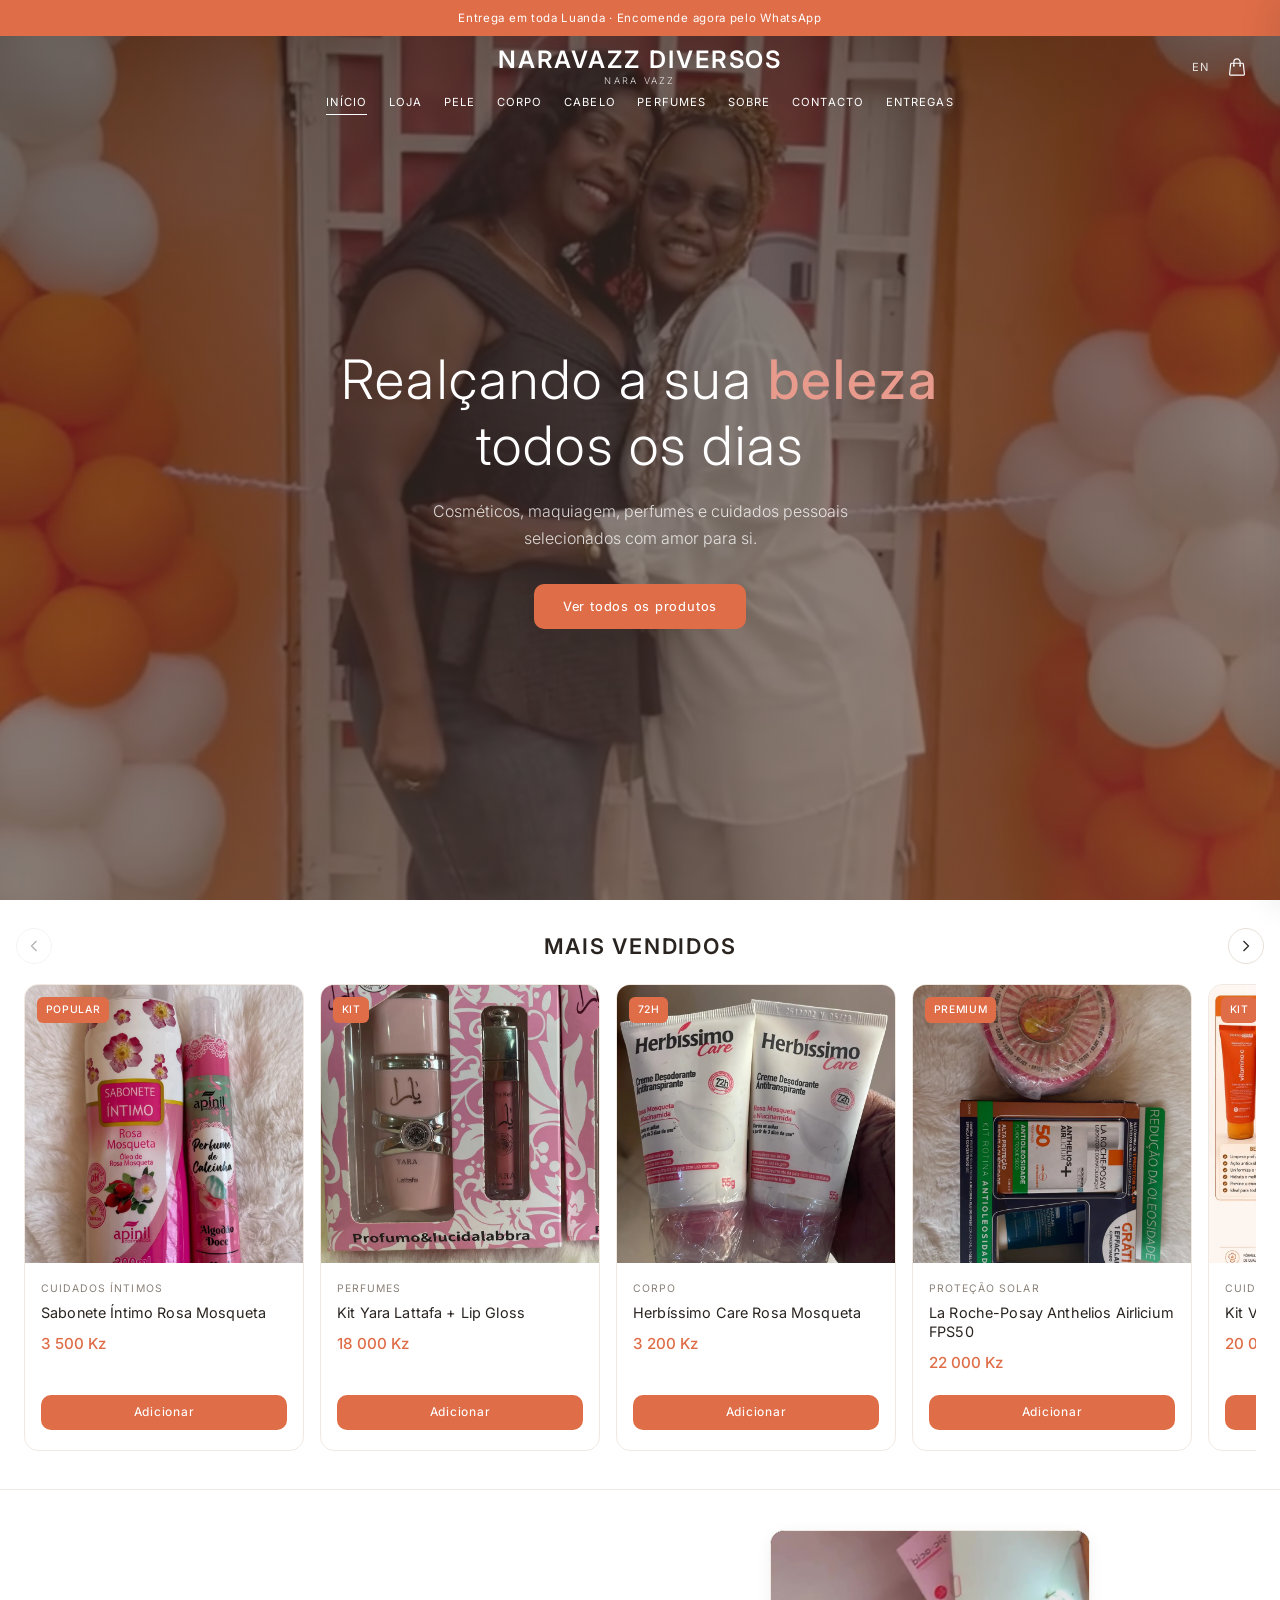
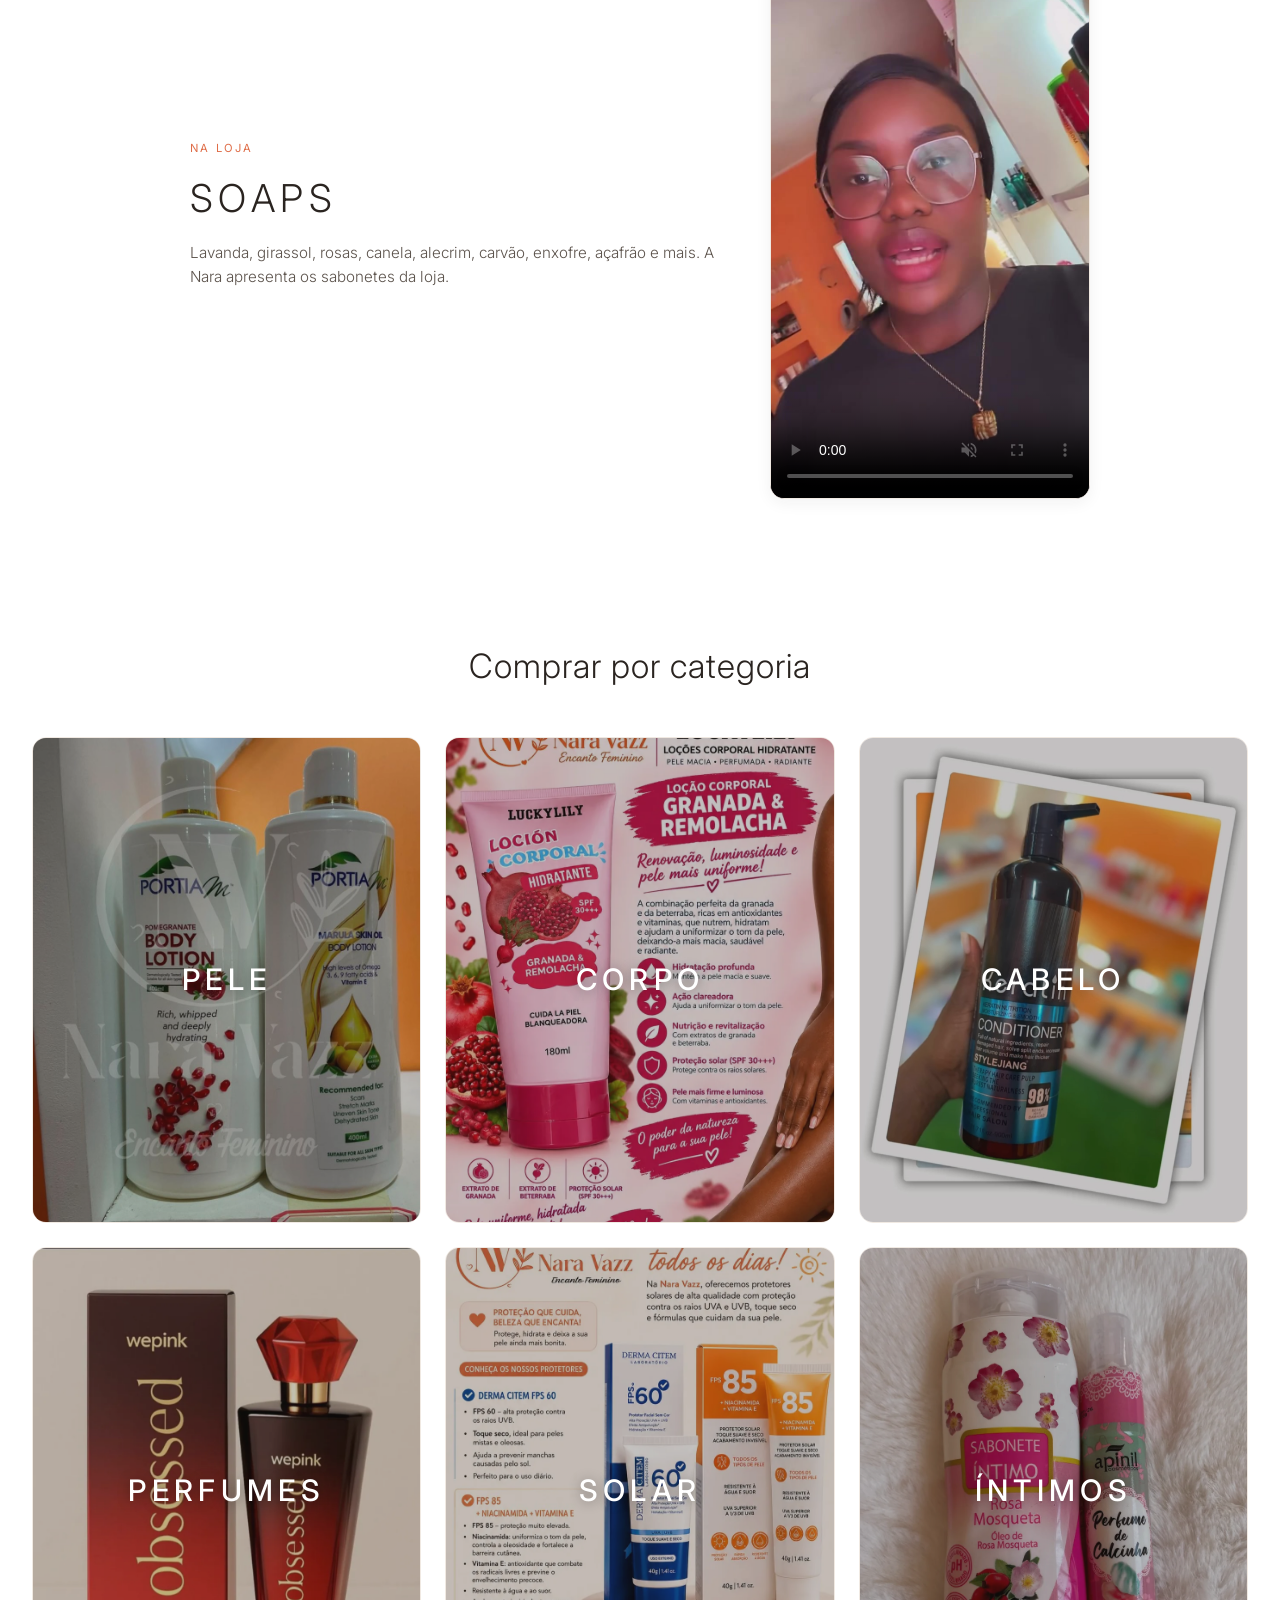
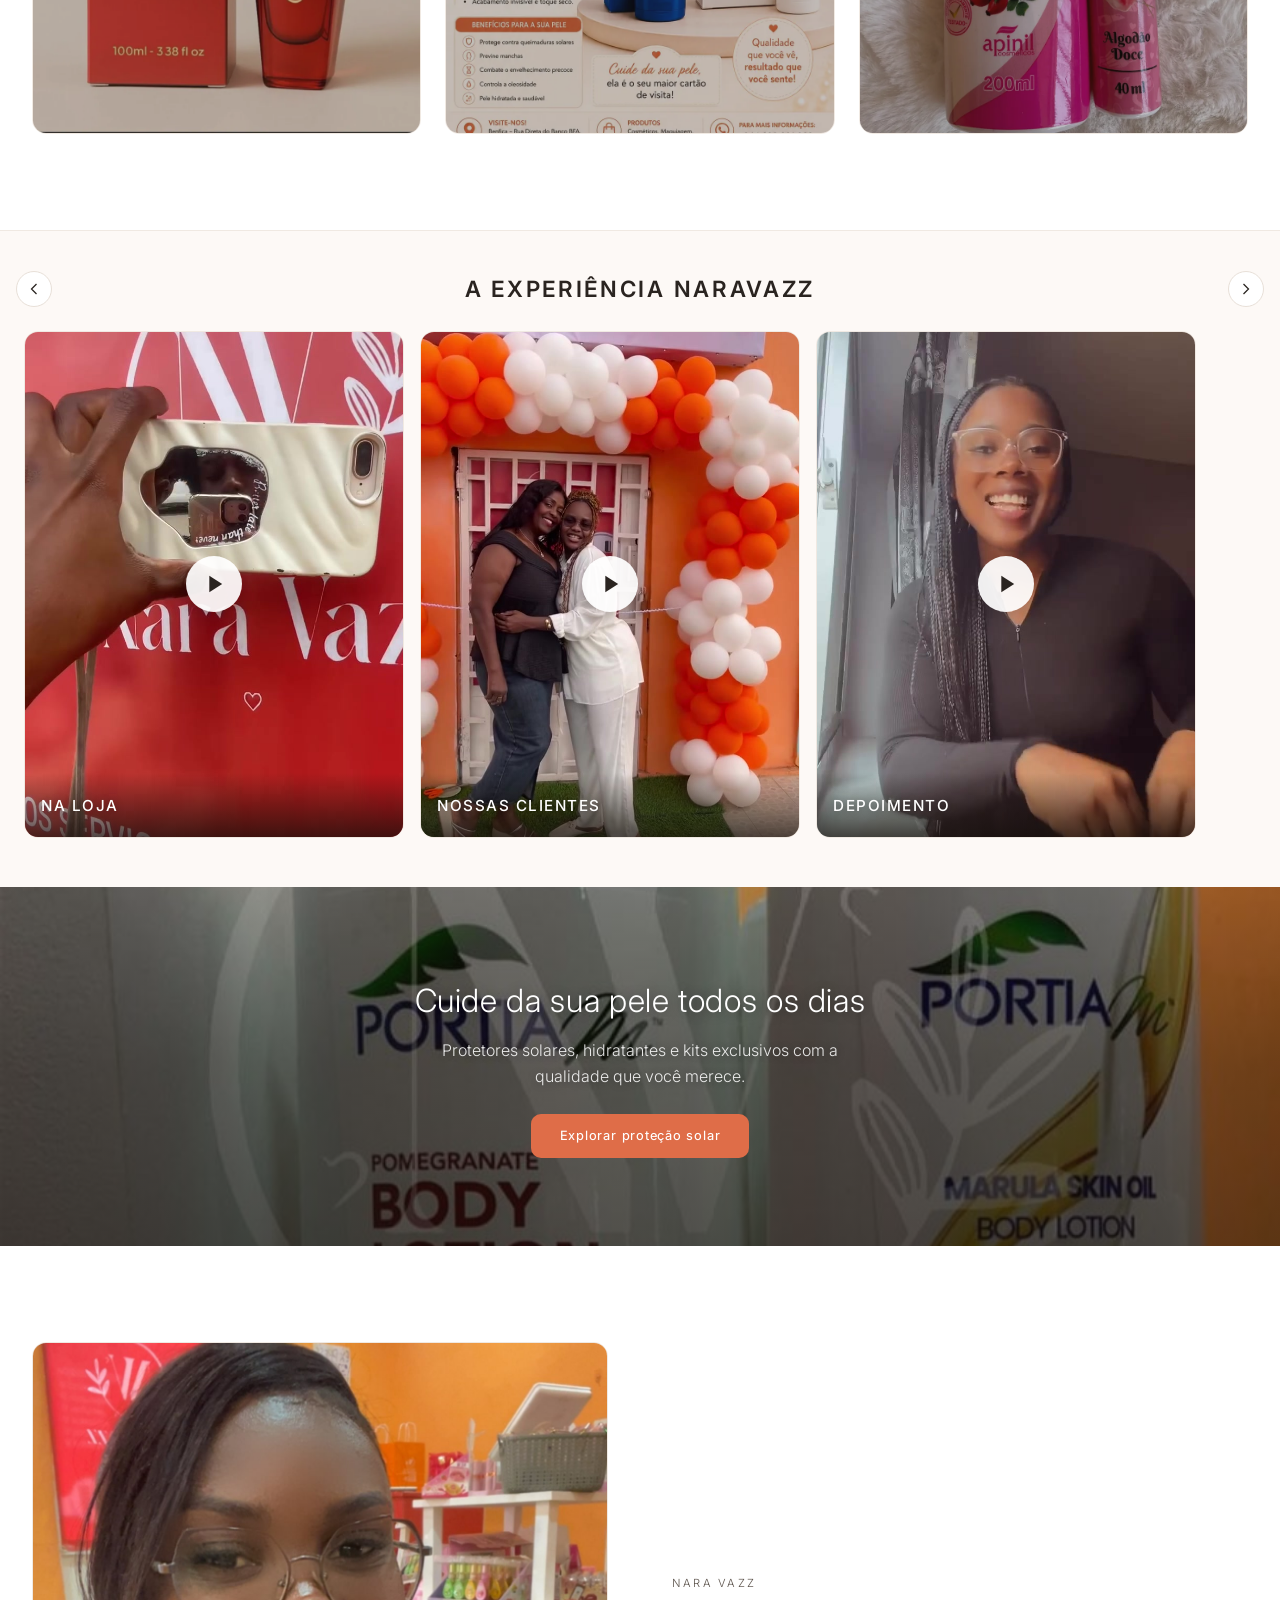
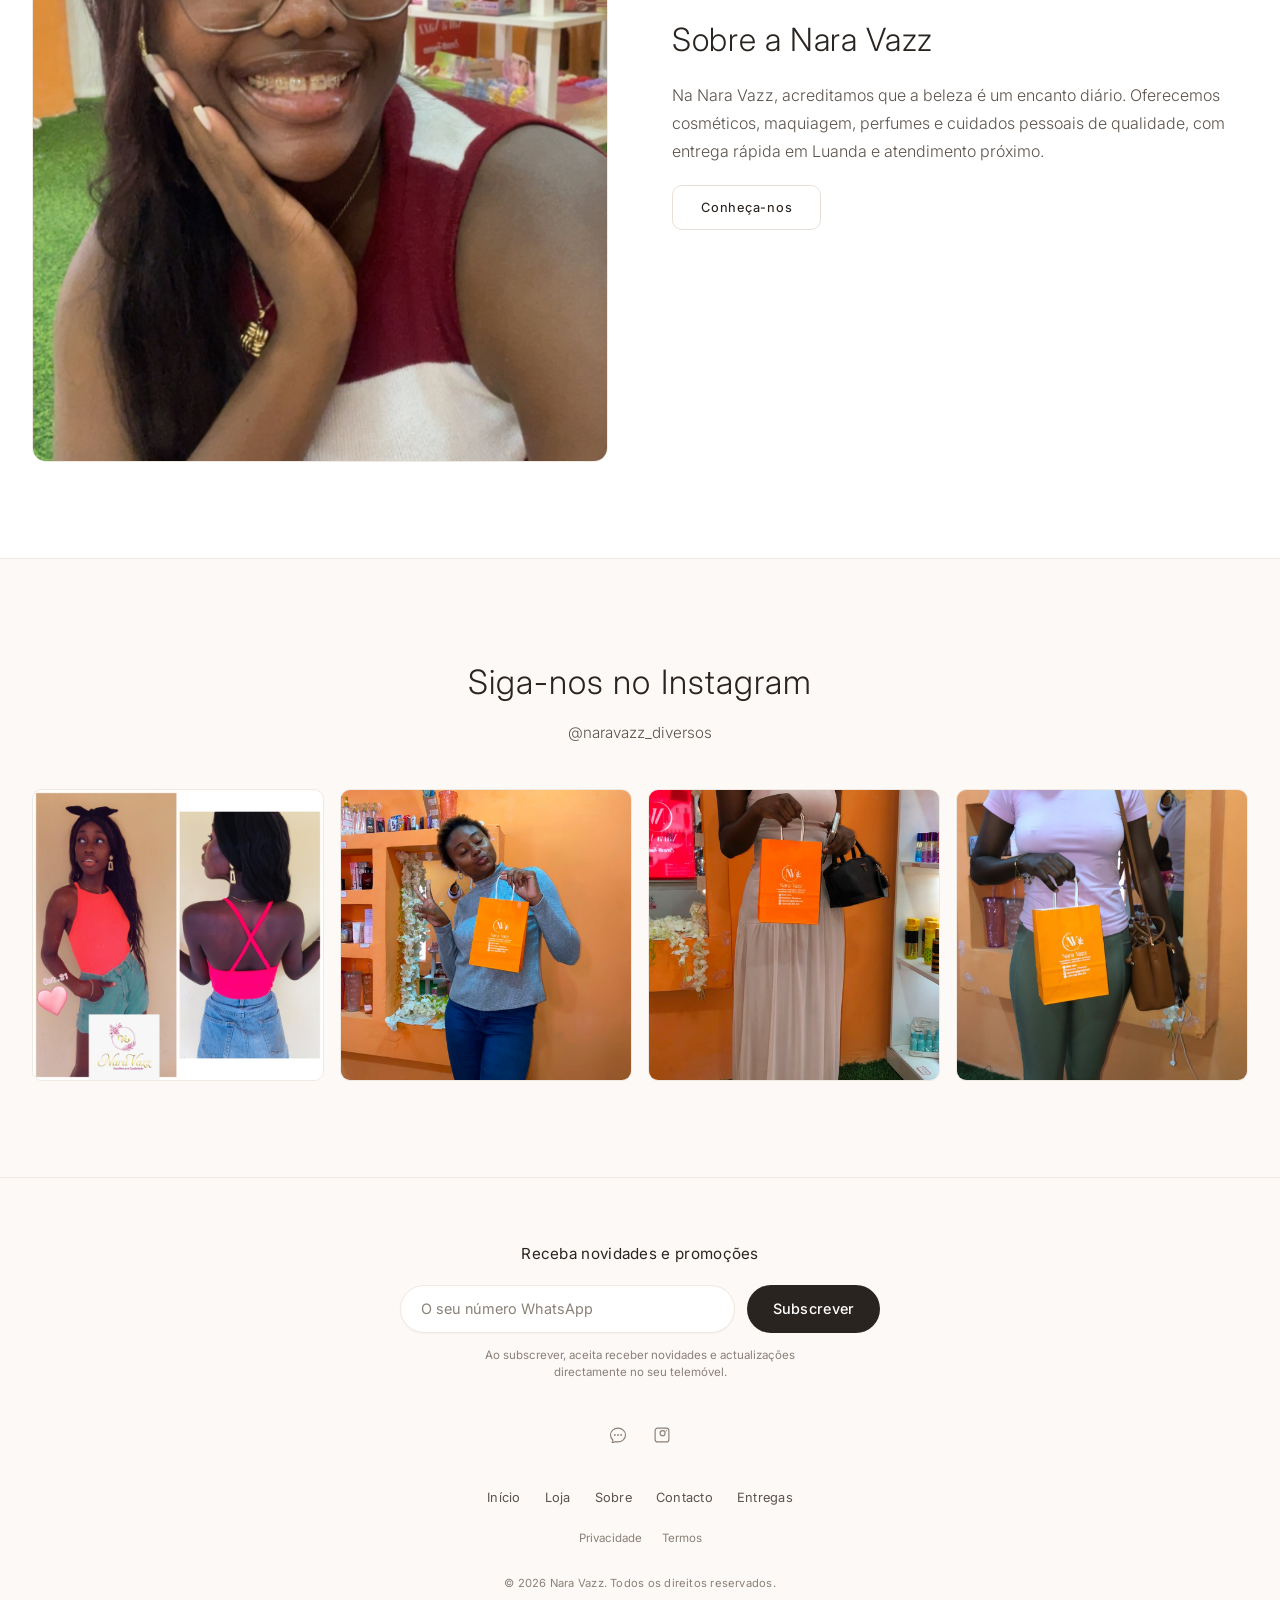
==== commit 01e33aeb: "up" ====
--- a/Naravassdiversos/index.html
+++ b/Naravassdiversos/index.html
@@ -2,7 +2,7 @@
 <html lang="pt">
 <head>
   <meta charset="UTF-8">
-  <meta name="viewport" content="width=device-width, initial-scale=1.0">
+  <meta name="viewport" content="width=device-width, initial-scale=1.0, viewport-fit=cover">
   <meta name="description" content="Nara Vazz - Cosméticos, maquiagem, perfumes e cuidados pessoais em Luanda. Encanto Feminino.">
   <title>Nara Vazz · Encanto Feminino</title>
   <link rel="preconnect" href="https://fonts.googleapis.com">
@@ -91,7 +91,7 @@
   </aside>
 
   <!-- Hero -->
-  <section class="hero">
+  <section class="hero" data-site-img-bg="hero">
     <div class="hero-content">
       <h1 data-i18n="heroTitle">Realçando a sua <strong>beleza</strong> todos os dias</h1>
       <p data-i18n="heroDesc">Cosméticos, maquiagem, perfumes e cuidados pessoais selecionados com amor para si.</p>
@@ -135,7 +135,7 @@
           <p class="soaps-desc" data-i18n="soapsDesc">Lavanda, girassol, rosas, canela, alecrim, carvão, enxofre, açafrão e mais. A Nara apresenta os sabonetes da loja.</p>
         </div>
         <div class="soaps-video-wrap">
-          <video class="soaps-video" loop playsinline webkit-playsinline preload="metadata" controls poster="images/poster-soaps.jpg">
+          <video class="soaps-video" loop playsinline webkit-playsinline preload="metadata" controls poster="images/poster-soaps.jpg" data-site-img="poster_soaps">
             <source src="videos/soaps.mp4" type="video/mp4">
           </video>
         </div>
@@ -151,27 +151,27 @@
       </div>
       <div class="cat-stack">
         <a href="shop.html?cat=pele" class="cat-card cat-card-hero">
-          <img src="images/cat-pele.jpg" alt="Pele" loading="lazy">
+          <img src="images/cat-pele.jpg" alt="Pele" data-site-img="cat_pele" loading="lazy">
           <span class="cat-card-label">Pele</span>
         </a>
         <a href="shop.html?cat=corpo" class="cat-card cat-card-hero">
-          <img src="images/SaveClip.App_791561045_18096113048410000_5270708848669191931_n.webp" alt="Corpo" loading="lazy">
+          <img src="images/SaveClip.App_791561045_18096113048410000_5270708848669191931_n.webp" alt="Corpo" loading="lazy" data-site-img="cat_corpo">
           <span class="cat-card-label">Corpo</span>
         </a>
         <a href="shop.html?cat=cabelo" class="cat-card cat-card-hero">
-          <img src="images/cat-cabelo.jpg" alt="Cabelo" loading="lazy">
+          <img src="images/cat-cabelo.jpg" alt="Cabelo" data-site-img="cat_cabelo" loading="lazy">
           <span class="cat-card-label">Cabelo</span>
         </a>
         <a href="shop.html?cat=perfume" class="cat-card cat-card-hero">
-          <img src="images/SaveClip.App_696167307_18082318238410000_1403620707140573358_n.webp" alt="Perfumes" loading="lazy">
+          <img src="images/SaveClip.App_696167307_18082318238410000_1403620707140573358_n.webp" alt="Perfumes" loading="lazy" data-site-img="cat_perfume">
           <span class="cat-card-label">Perfumes</span>
         </a>
         <a href="shop.html?cat=solar" class="cat-card cat-card-hero">
-          <img src="images/SaveClip.App_753231556_18089414354410000_5250035109845978277_n.webp" alt="Proteção Solar" loading="lazy">
+          <img src="images/SaveClip.App_753231556_18089414354410000_5250035109845978277_n.webp" alt="Proteção Solar" loading="lazy" data-site-img="cat_solar">
           <span class="cat-card-label">Solar</span>
         </a>
         <a href="shop.html?cat=intimo" class="cat-card cat-card-hero">
-          <img src="images/SaveClip.App_708891319_18083530490410000_1292920650234186326_n.webp" alt="Cuidados Íntimos" loading="lazy">
+          <img src="images/SaveClip.App_708891319_18083530490410000_1292920650234186326_n.webp" alt="Cuidados Íntimos" loading="lazy" data-site-img="cat_intimo">
           <span class="cat-card-label">Íntimos</span>
         </a>
       </div>
@@ -192,7 +192,7 @@
     <div class="experience-track-wrap">
       <div class="experience-track" id="experience-track">
         <article class="experience-card">
-          <video class="experience-video" loop playsinline webkit-playsinline preload="metadata" poster="images/poster-experiencia-loja.jpg">
+          <video class="experience-video" loop playsinline webkit-playsinline preload="metadata" poster="images/poster-experiencia-loja.jpg" data-site-img="poster_exp_loja">
             <source src="videos/experiencia-loja.mp4" type="video/mp4">
           </video>
           <div class="experience-overlay">
@@ -204,7 +204,7 @@
           </button>
         </article>
         <article class="experience-card">
-          <video class="experience-video" loop playsinline webkit-playsinline preload="metadata" poster="images/poster-experiencia-clientes.jpg">
+          <video class="experience-video" loop playsinline webkit-playsinline preload="metadata" poster="images/poster-experiencia-clientes.jpg" data-site-img="poster_exp_clientes">
             <source src="videos/experiencia-clientes.mp4" type="video/mp4">
           </video>
           <div class="experience-overlay">
@@ -216,7 +216,7 @@
           </button>
         </article>
         <article class="experience-card">
-          <video class="experience-video" loop playsinline webkit-playsinline preload="metadata" poster="images/poster-experiencia-depoimento.jpg">
+          <video class="experience-video" loop playsinline webkit-playsinline preload="metadata" poster="images/poster-experiencia-depoimento.jpg" data-site-img="poster_exp_depoimento">
             <source src="videos/experiencia-depoimento.mp4" type="video/mp4">
           </video>
           <div class="experience-overlay">
@@ -233,7 +233,7 @@
 
   <!-- Promo -->
   <section class="promo-banner">
-    <img class="promo-banner-img" src="images/cat-pele.jpg" alt="" aria-hidden="true" loading="lazy">
+    <img class="promo-banner-img" src="images/cat-pele.jpg" data-site-img="promo" alt="" aria-hidden="true" loading="lazy">
     <div class="promo-banner-overlay"></div>
     <div class="container promo-banner-content">
       <h2 data-i18n="promoTitle">Cuide da sua pele todos os dias</h2>
@@ -247,7 +247,7 @@
     <div class="container">
       <div class="about-teaser">
         <div class="about-teaser-img">
-          <img src="images/owner-nara.jpg" alt="Nara Vazz - fundadora da Naravazz Diversos" loading="lazy">
+          <img src="images/owner-nara.jpg" alt="Nara Vazz - fundadora da Naravazz Diversos" data-site-img="owner" loading="lazy">
         </div>
         <div class="about-teaser-text">
           <p class="section-eyebrow">Nara Vazz</p>
@@ -268,16 +268,16 @@
       </div>
       <div class="insta-grid">
         <a href="https://www.instagram.com/naravazz_diversos/" target="_blank" rel="noopener" class="insta-item">
-          <img src="images/gallery-1.jpg" alt="Cliente Nara Vazz" loading="lazy">
+          <img src="images/gallery-1.jpg" data-site-img="gallery_1" alt="Cliente Nara Vazz" loading="lazy">
         </a>
         <a href="https://www.instagram.com/naravazz_diversos/" target="_blank" rel="noopener" class="insta-item">
-          <img src="images/gallery-2.jpg" alt="Cliente na loja Nara Vazz" loading="lazy">
+          <img src="images/gallery-2.jpg" data-site-img="gallery_2" alt="Cliente na loja Nara Vazz" loading="lazy">
         </a>
         <a href="https://www.instagram.com/naravazz_diversos/" target="_blank" rel="noopener" class="insta-item">
-          <img src="images/gallery-3.jpg" alt="Cliente com sacola Nara Vazz" loading="lazy">
+          <img src="images/gallery-3.jpg" data-site-img="gallery_3" alt="Cliente com sacola Nara Vazz" loading="lazy">
         </a>
         <a href="https://www.instagram.com/naravazz_diversos/" target="_blank" rel="noopener" class="insta-item">
-          <img src="images/gallery-4.jpg" alt="Cliente Nara Vazz" loading="lazy">
+          <img src="images/gallery-4.jpg" data-site-img="gallery_4" alt="Cliente Nara Vazz" loading="lazy">
         </a>
       </div>
     </div>
--- a/Naravassdiversos/css/styles.css
+++ b/Naravassdiversos/css/styles.css
@@ -569,15 +569,15 @@
   content: '';
   position: absolute;
   inset: 0;
-  background: url('../images/hero-store.jpg') center/cover no-repeat;
-  opacity: 0.45;
+  background: var(--hero-bg, url('../images/hero-store.jpg')) center/cover no-repeat;
+  opacity: 0.7;
 }
 
 .hero::after {
   content: '';
   position: absolute;
   inset: 0;
-  background: linear-gradient(160deg, rgba(42,36,32,0.72) 0%, rgba(61,50,44,0.65) 50%, rgba(92,64,51,0.7) 100%);
+  background: linear-gradient(160deg, rgba(42,36,32,0.55) 0%, rgba(61,50,44,0.45) 50%, rgba(92,64,51,0.5) 100%);
 }
 
 .hero-content {
@@ -1533,7 +1533,7 @@
   content: '';
   position: absolute;
   inset: 0;
-  background: url('../images/categories-hero.jpg') center/cover no-repeat;
+  background: var(--shop-hero-bg, url('../images/categories-hero.jpg')) center/cover no-repeat;
   z-index: 0;
 }
 
@@ -2316,3 +2316,115 @@
 .btn-clear-cart:hover {
   color: var(--danger);
 }
+
+/* ---------- Mobile / safe-area improvements ---------- */
+.announce-bar {
+  padding-left: max(0.75rem, env(safe-area-inset-left, 0px));
+  padding-right: max(0.75rem, env(safe-area-inset-right, 0px));
+  padding-top: env(safe-area-inset-top, 0px);
+  height: calc(var(--announce-h) + env(safe-area-inset-top, 0px));
+}
+
+.site-header {
+  top: calc(var(--announce-h) + env(safe-area-inset-top, 0px));
+}
+
+.site-header.scrolled {
+  top: calc(var(--announce-h) + env(safe-area-inset-top, 0px));
+}
+
+/* Larger qty hit targets in cart panel */
+.cart-panel-item .qty-control {
+  padding: 0.25rem 0.4rem;
+}
+.cart-panel-item .qty-control button {
+  width: 36px;
+  height: 36px;
+  font-size: 1.15rem;
+  touch-action: manipulation;
+}
+
+.cart-panel {
+  padding-top: env(safe-area-inset-top, 0px);
+}
+.cart-panel-footer {
+  padding-bottom: max(1.25rem, env(safe-area-inset-bottom, 0px));
+  position: sticky;
+  bottom: 0;
+}
+
+.cart-panel-item-remove {
+  width: 40px;
+  height: 40px;
+  display: flex;
+  align-items: center;
+  justify-content: center;
+  touch-action: manipulation;
+}
+
+.qty-control button {
+  touch-action: manipulation;
+  min-width: 44px;
+}
+
+/* Product page sticky add-to-cart (mobile) */
+.product-sticky-bar {
+  display: none;
+}
+
+@media (max-width: 767px) {
+  .product-detail {
+    padding-bottom: calc(5.5rem + env(safe-area-inset-bottom, 0px));
+  }
+  .product-sticky-bar {
+    display: flex;
+    align-items: center;
+    justify-content: space-between;
+    gap: 12px;
+    position: fixed;
+    left: 0;
+    right: 0;
+    bottom: 0;
+    z-index: 900;
+    padding: 12px 16px;
+    padding-bottom: max(12px, env(safe-area-inset-bottom, 0px));
+    background: rgba(253, 249, 246, 0.96);
+    backdrop-filter: blur(12px);
+    -webkit-backdrop-filter: blur(12px);
+    border-top: 1px solid var(--border-soft);
+    box-shadow: 0 -4px 20px rgba(42, 36, 32, 0.08);
+  }
+  .product-sticky-bar .price {
+    font-size: 1.1rem;
+    font-weight: 500;
+    color: var(--primary);
+    white-space: nowrap;
+  }
+  .product-sticky-bar .btn {
+    flex: 1;
+    min-height: 48px;
+  }
+  /* Hide inline add button on mobile — sticky bar replaces it */
+  .product-info > .btn-full#add-detail {
+    display: none;
+  }
+}
+
+/* Mobile drawer safe area */
+.mobile-drawer {
+  padding-bottom: env(safe-area-inset-bottom, 0px);
+  padding-top: env(safe-area-inset-top, 0px);
+}
+
+/* Form inputs 16px on mobile to stop iOS zoom */
+@media (max-width: 767px) {
+  input[type="text"],
+  input[type="tel"],
+  input[type="email"],
+  input[type="number"],
+  input[type="search"],
+  select,
+  textarea {
+    font-size: 16px !important;
+  }
+}
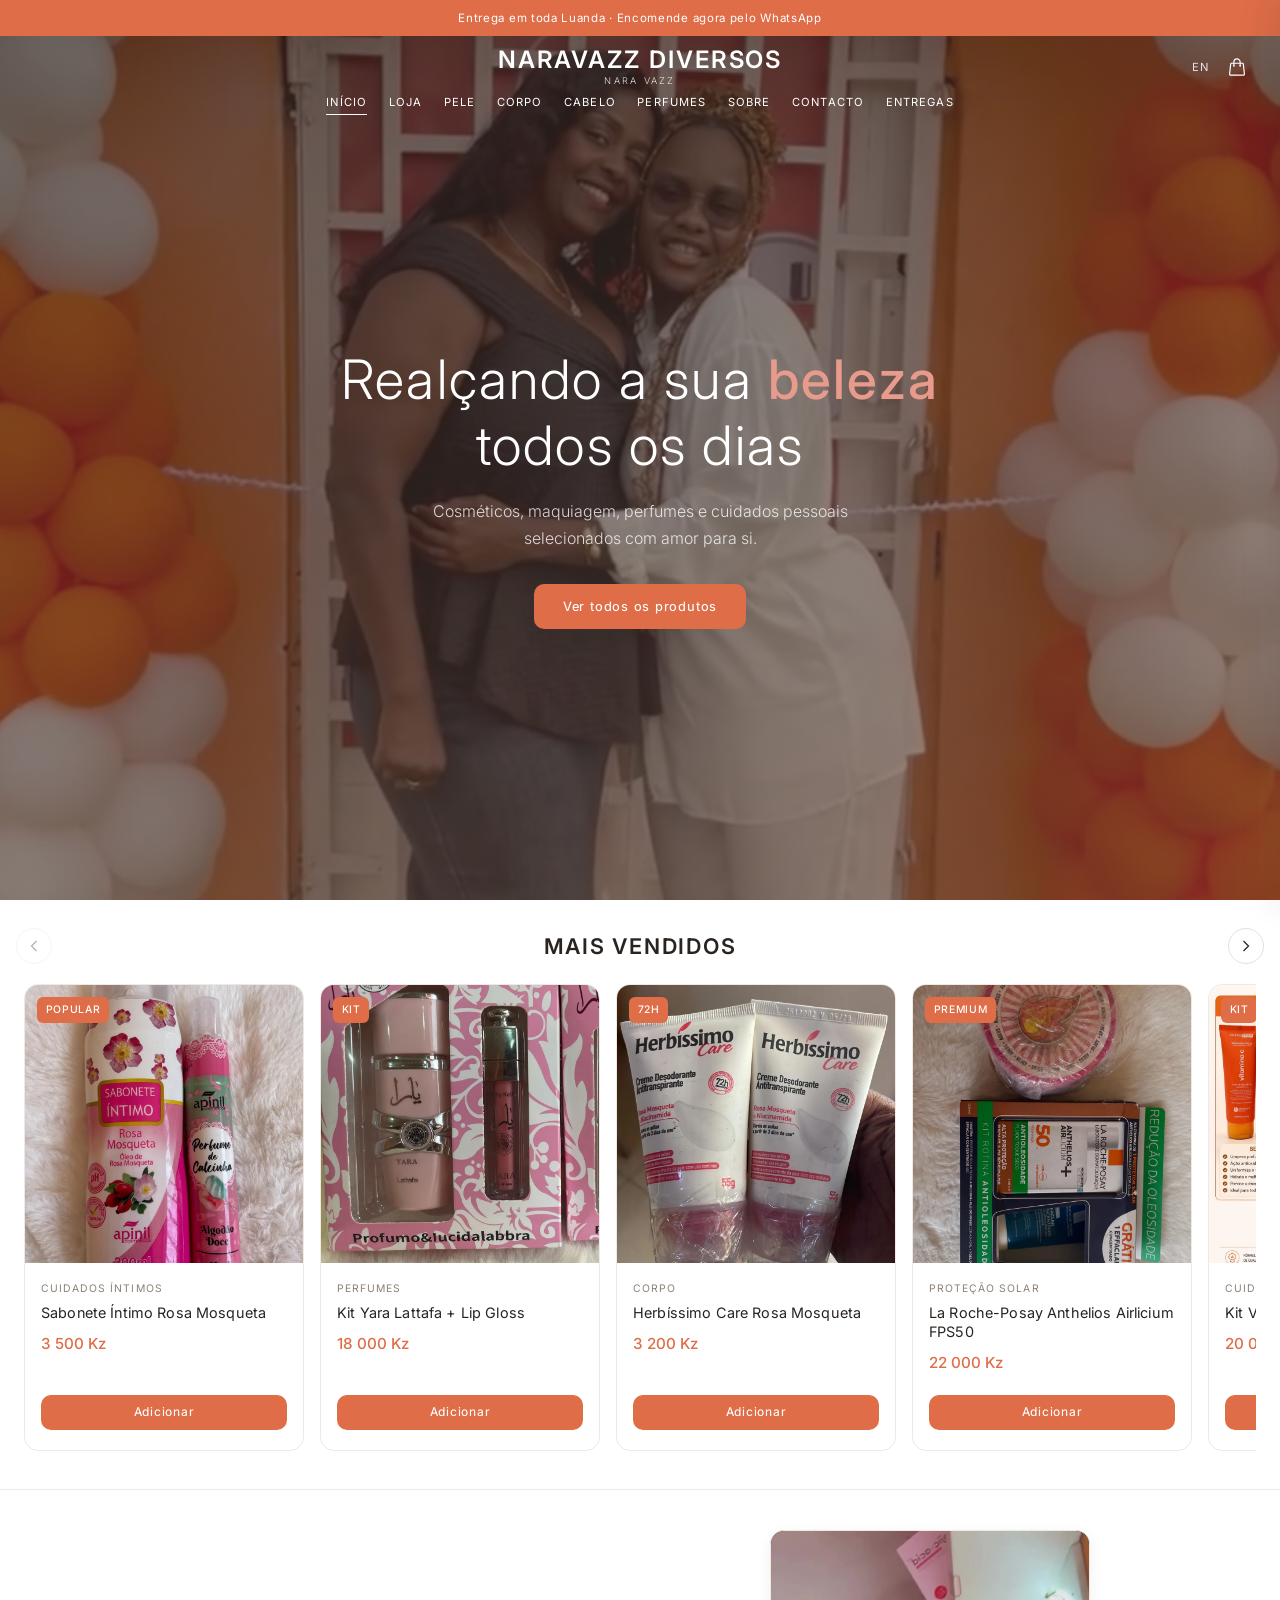
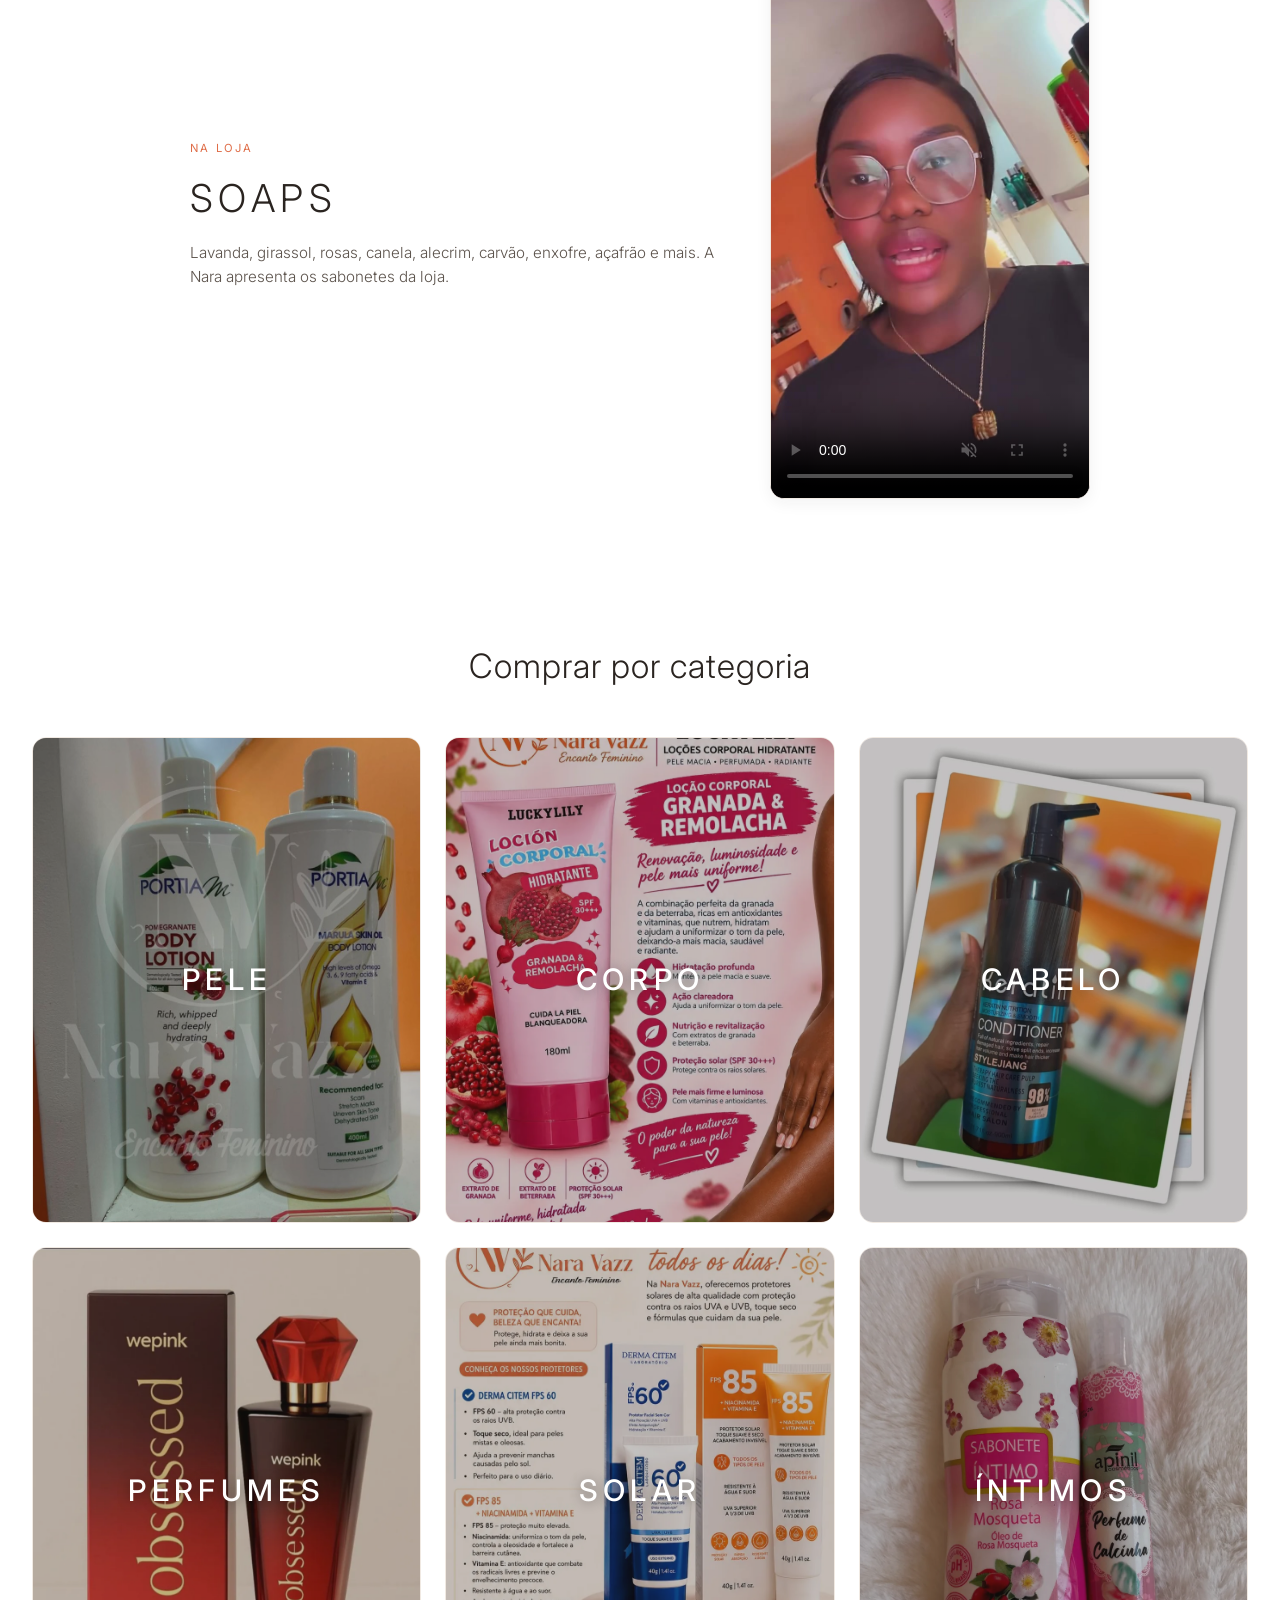
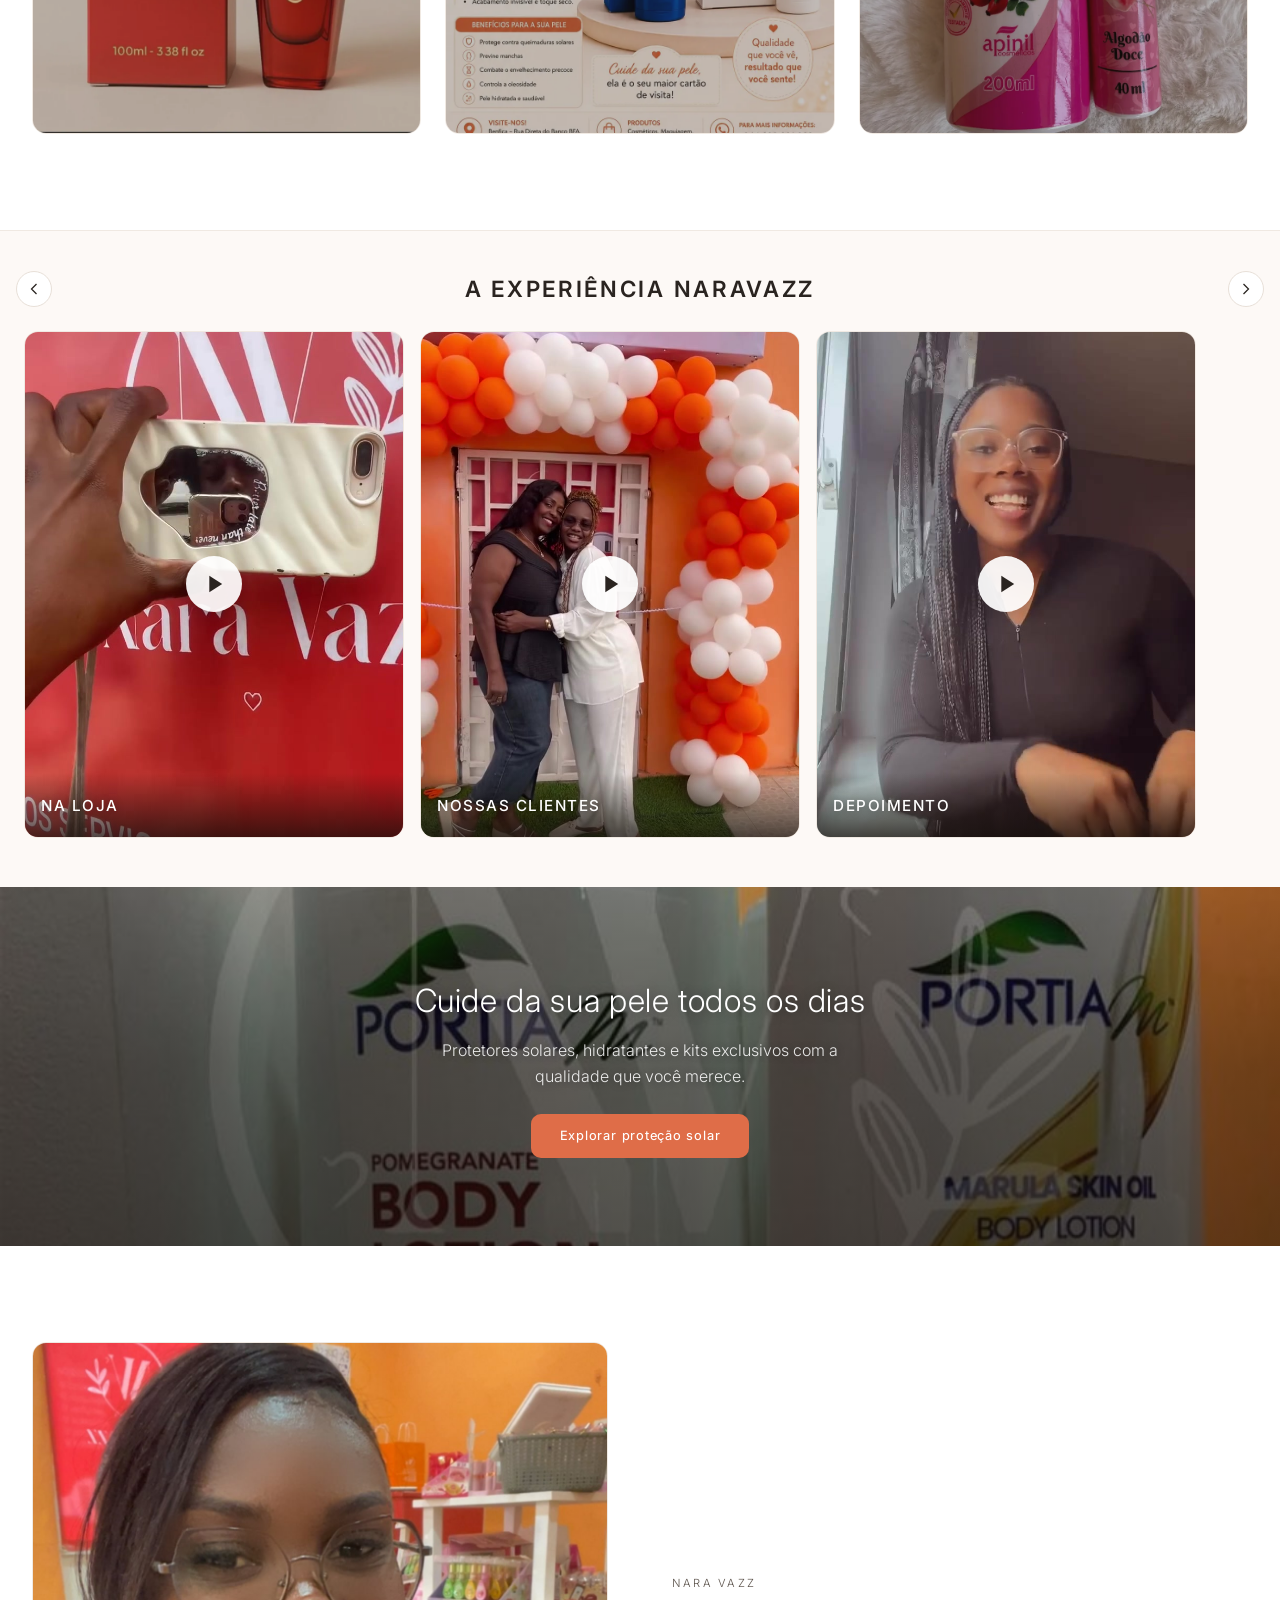
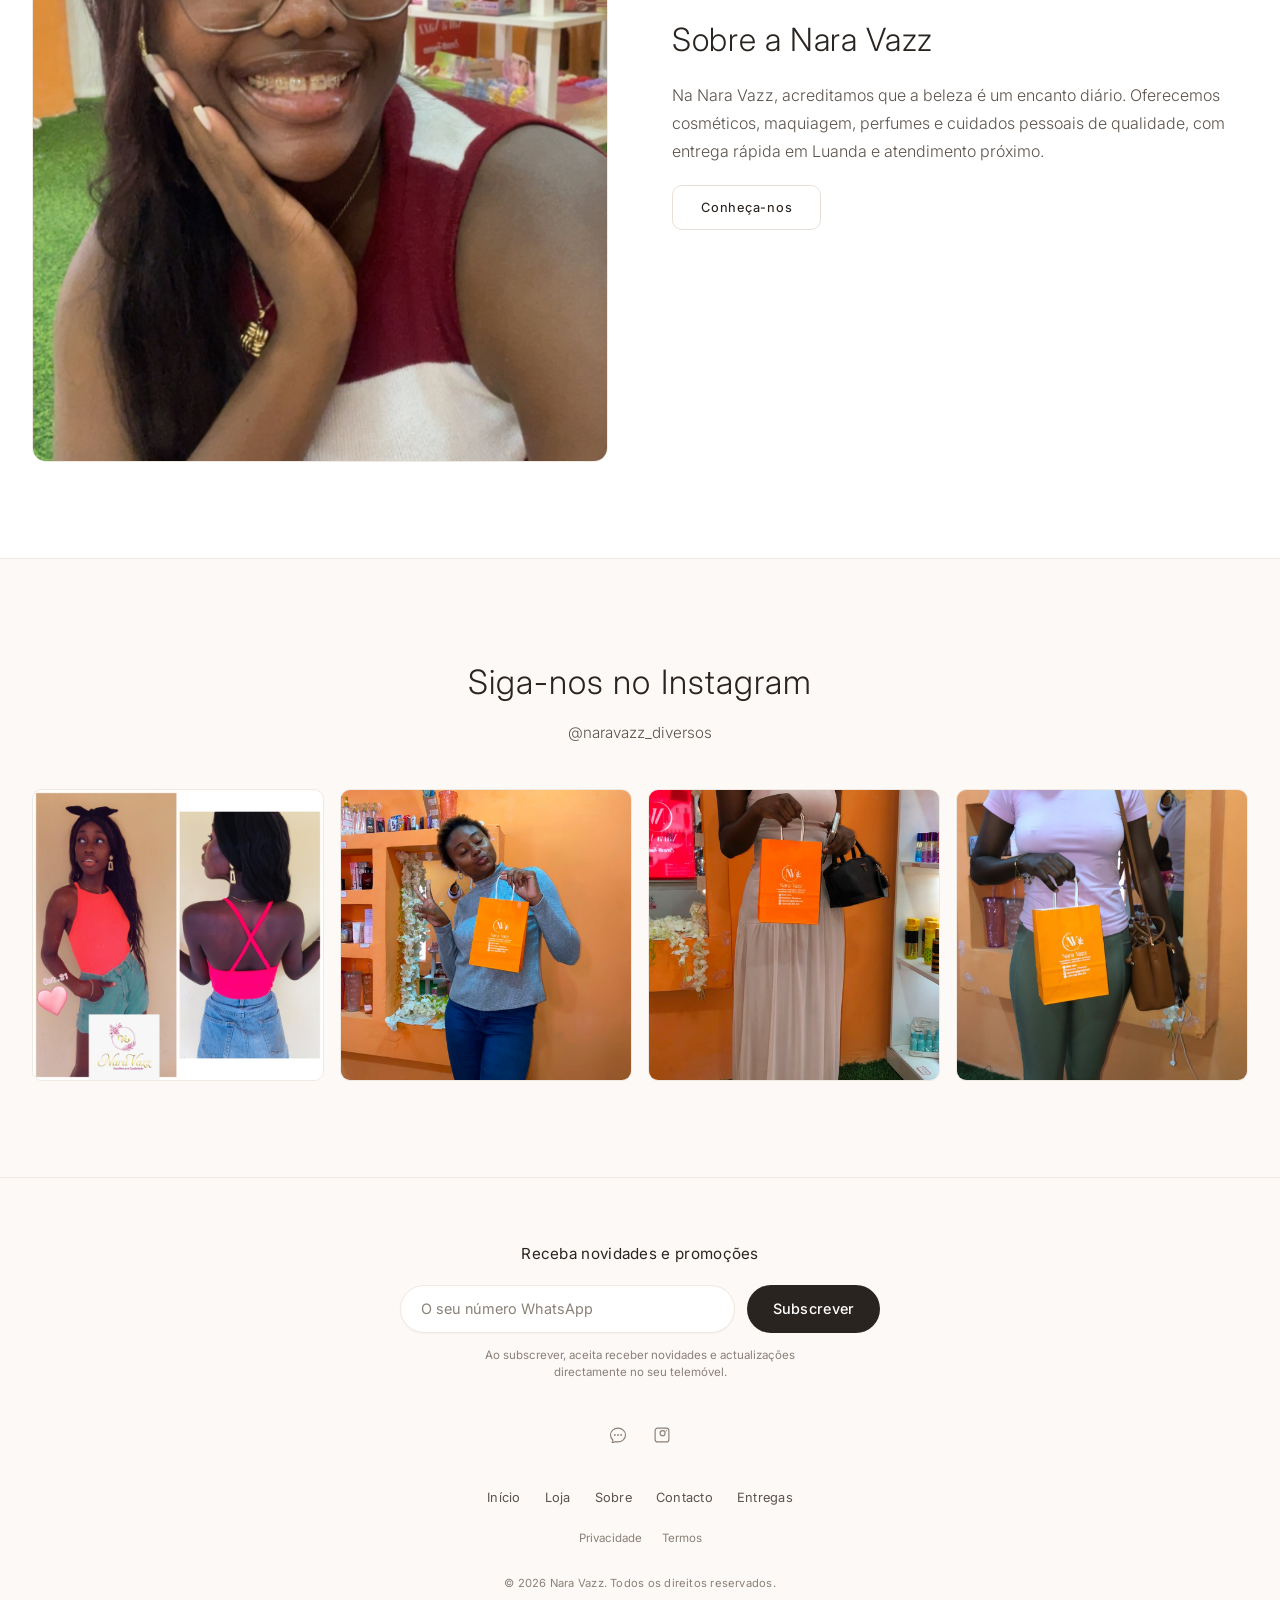
==== commit 889de9e3: "up" ====
--- a/Naravassdiversos/index.html
+++ b/Naravassdiversos/index.html
@@ -92,6 +92,7 @@
 
   <!-- Hero -->
   <section class="hero" data-site-img-bg="hero">
+    <img class="hero-bg-img" src="images/hero-store.jpg" alt="" data-site-img="hero" width="1600" height="900" decoding="async" fetchpriority="high" aria-hidden="true" onerror="this.onerror=null;this.src='images/hero-store.jpg'">
     <div class="hero-content">
       <h1 data-i18n="heroTitle">Realçando a sua <strong>beleza</strong> todos os dias</h1>
       <p data-i18n="heroDesc">Cosméticos, maquiagem, perfumes e cuidados pessoais selecionados com amor para si.</p>
--- a/Naravassdiversos/css/styles.css
+++ b/Naravassdiversos/css/styles.css
@@ -565,19 +565,32 @@
   overflow: hidden;
 }
 
-.hero::before {
-  content: '';
+/* Real <img> is more reliable than CSS background on Safari */
+.hero-bg-img {
   position: absolute;
   inset: 0;
-  background: var(--hero-bg, url('../images/hero-store.jpg')) center/cover no-repeat;
+  width: 100%;
+  height: 100%;
+  object-fit: cover;
+  object-position: center;
   opacity: 0.7;
+  z-index: 0;
+  pointer-events: none;
+  /* Fallback if CSS var override is used via ::before path */
+}
+
+/* Keep CSS-var path for admin overrides that set --hero-bg on the section */
+.hero::before {
+  content: none; /* disabled — image is the <img> above */
 }
 
 .hero::after {
   content: '';
   position: absolute;
   inset: 0;
+  z-index: 1;
   background: linear-gradient(160deg, rgba(42,36,32,0.55) 0%, rgba(61,50,44,0.45) 50%, rgba(92,64,51,0.5) 100%);
+  pointer-events: none;
 }
 
 .hero-content {
@@ -1533,16 +1546,21 @@
   content: '';
   position: absolute;
   inset: 0;
-  background: var(--shop-hero-bg, url('../images/categories-hero.jpg')) center/cover no-repeat;
   z-index: 0;
+  background-image: var(--shop-hero-bg, url('../images/categories-hero.jpg'));
+  background-size: cover;
+  background-position: center;
+  background-repeat: no-repeat;
+  pointer-events: none;
 }
 
 .page-hero.has-image::after {
   content: '';
   position: absolute;
   inset: 0;
+  z-index: 0;
   background: linear-gradient(160deg, rgba(42,36,32,0.72) 0%, rgba(61,50,44,0.62) 100%);
-  z-index: 0;
+  pointer-events: none;
 }
 
 .page-hero.has-image .container {
